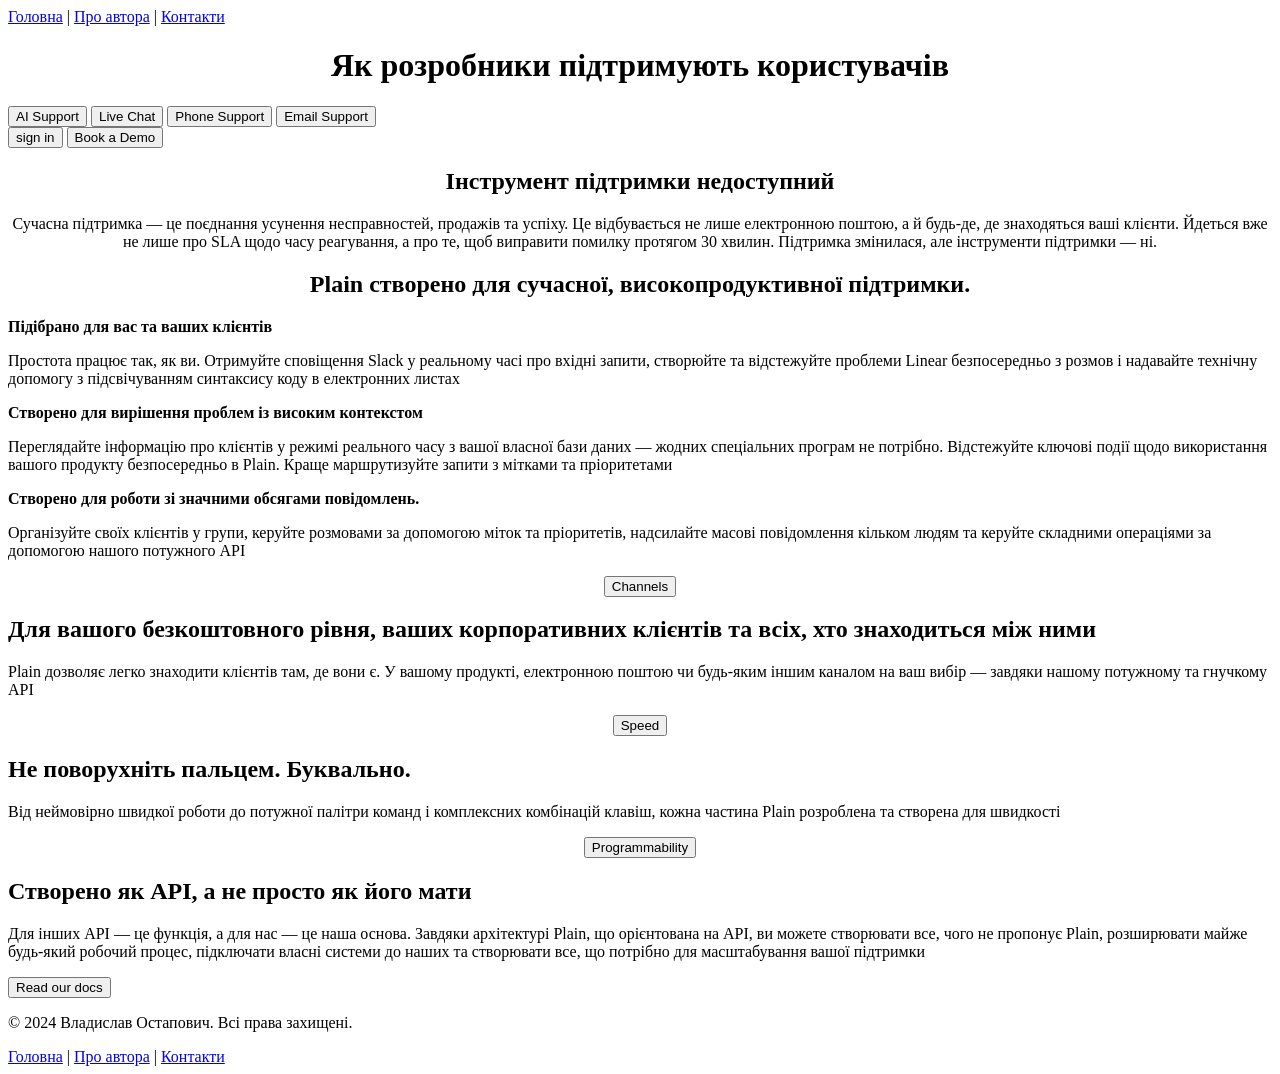
==== index.html @ 85e20bb4 "Додано .gitignore, оновлено README, додано contacts.html та навігацію" ====
<!DOCTYPE html>
<html lang="uk">
<head>
  <meta charset="UTF-8">
  <meta name="viewport" content="width=device-width, initial-scale=1.0">
  <meta name="description" content="Навчальний проєкт з курсу веб-програмування">
  <title>Plain</title>
  <style>
    .red-text {
        color: red;
    }
  </style>
</head>
<body>
  <nav class="site-nav">
    <a href="index.html">Головна</a> |
    <a href="about.html">Про автора</a> |
    <a href="contacts.html">Контакти</a>
  </nav>

  <center>
  <h1>Як розробники підтримують користувачів</h1>
  </center>
  <nav>
<button> AI Support</button> <button> Live Chat</button> <button> Phone Support</button> <button> Email Support</button>
</nav>

<nav>
<button> sign in</button> <button> Book a Demo</button>
<center>
  <h2>Інструмент підтримки недоступний</h2>
  <p>Сучасна підтримка — це поєднання усунення несправностей, продажів та успіху. 
    Це відбувається не лише електронною поштою, а й будь-де, де знаходяться ваші клієнти.
     Йдеться вже не лише про SLA щодо часу реагування, а про те, щоб виправити помилку протягом 30 хвилин.
     Підтримка змінилася, але інструменти підтримки — ні.
  </p>
  </center>
    
<center>
  <h2>
Plain створено для сучасної, високопродуктивної підтримки.
</h2>
</center>
  <p><b>Підібрано для вас та ваших клієнтів</b></p>
  <p>Простота працює так, як ви. Отримуйте сповіщення Slack у реальному часі про вхідні запити,
     створюйте та відстежуйте проблеми Linear безпосередньо з розмов
      і надавайте технічну допомогу з підсвічуванням синтаксису коду в електронних листах

  </p>
  
  <p><b>Створено для вирішення проблем із високим контекстом</b></p>
  <p>Переглядайте інформацію про клієнтів у режимі реального часу
     з вашої власної бази даних — жодних спеціальних програм не потрібно.
     Відстежуйте ключові події щодо використання вашого продукту безпосередньо в Plain. 
    Краще маршрутизуйте запити з мітками та пріоритетами
  </p>

  <p><b>Створено для роботи зі значними обсягами повідомлень.</b></p>
  <p>Організуйте своїх клієнтів у групи, 
    керуйте розмовами за допомогою міток та пріоритетів, 
    надсилайте масові повідомлення кільком людям
     та керуйте складними операціями за допомогою нашого потужного API
    </p>

<center><button>Channels </button></center>

<h2>Для вашого безкоштовного рівня, 
  ваших корпоративних клієнтів та всіх, хто знаходиться між ними
</h2>
    <p>Plain дозволяє легко знаходити клієнтів там, де вони є.
       У вашому продукті, електронною поштою чи будь-яким іншим 
      каналом на ваш вибір — завдяки нашому потужному та гнучкому API</p>

<center><button>Speed</button></center>
      <h2>Не поворухніть пальцем. Буквально.</h2>
      <p>Від неймовірно швидкої роботи до потужної палітри команд і
         комплексних комбінацій клавіш, 
        кожна частина Plain розроблена та створена для швидкості</p>

  <center><button>Programmability</button></center>

  <h2>Створено як API, а не просто як його мати</h2>
  <p>Для інших API — це функція, а для нас — це наша основа. 
    Завдяки архітектурі Plain, що орієнтована на API, ви можете створювати все, 
    чого не пропонує Plain, розширювати майже будь-який робочий процес, 
    підключати власні системи до наших та створювати все, 
    що потрібно для масштабування вашої підтримки</p>

    <button>Read our docs</button>
  

  <footer>
    <p>© 2024 Владислав Остапович. Всі права захищені.</p>
    <nav class="site-nav">
      <a href="index.html">Головна</a> |
      <a href="about.html">Про автора</a> |
      <a href="contacts.html">Контакти</a>
    </nav>
  </footer>
</body>
</html>
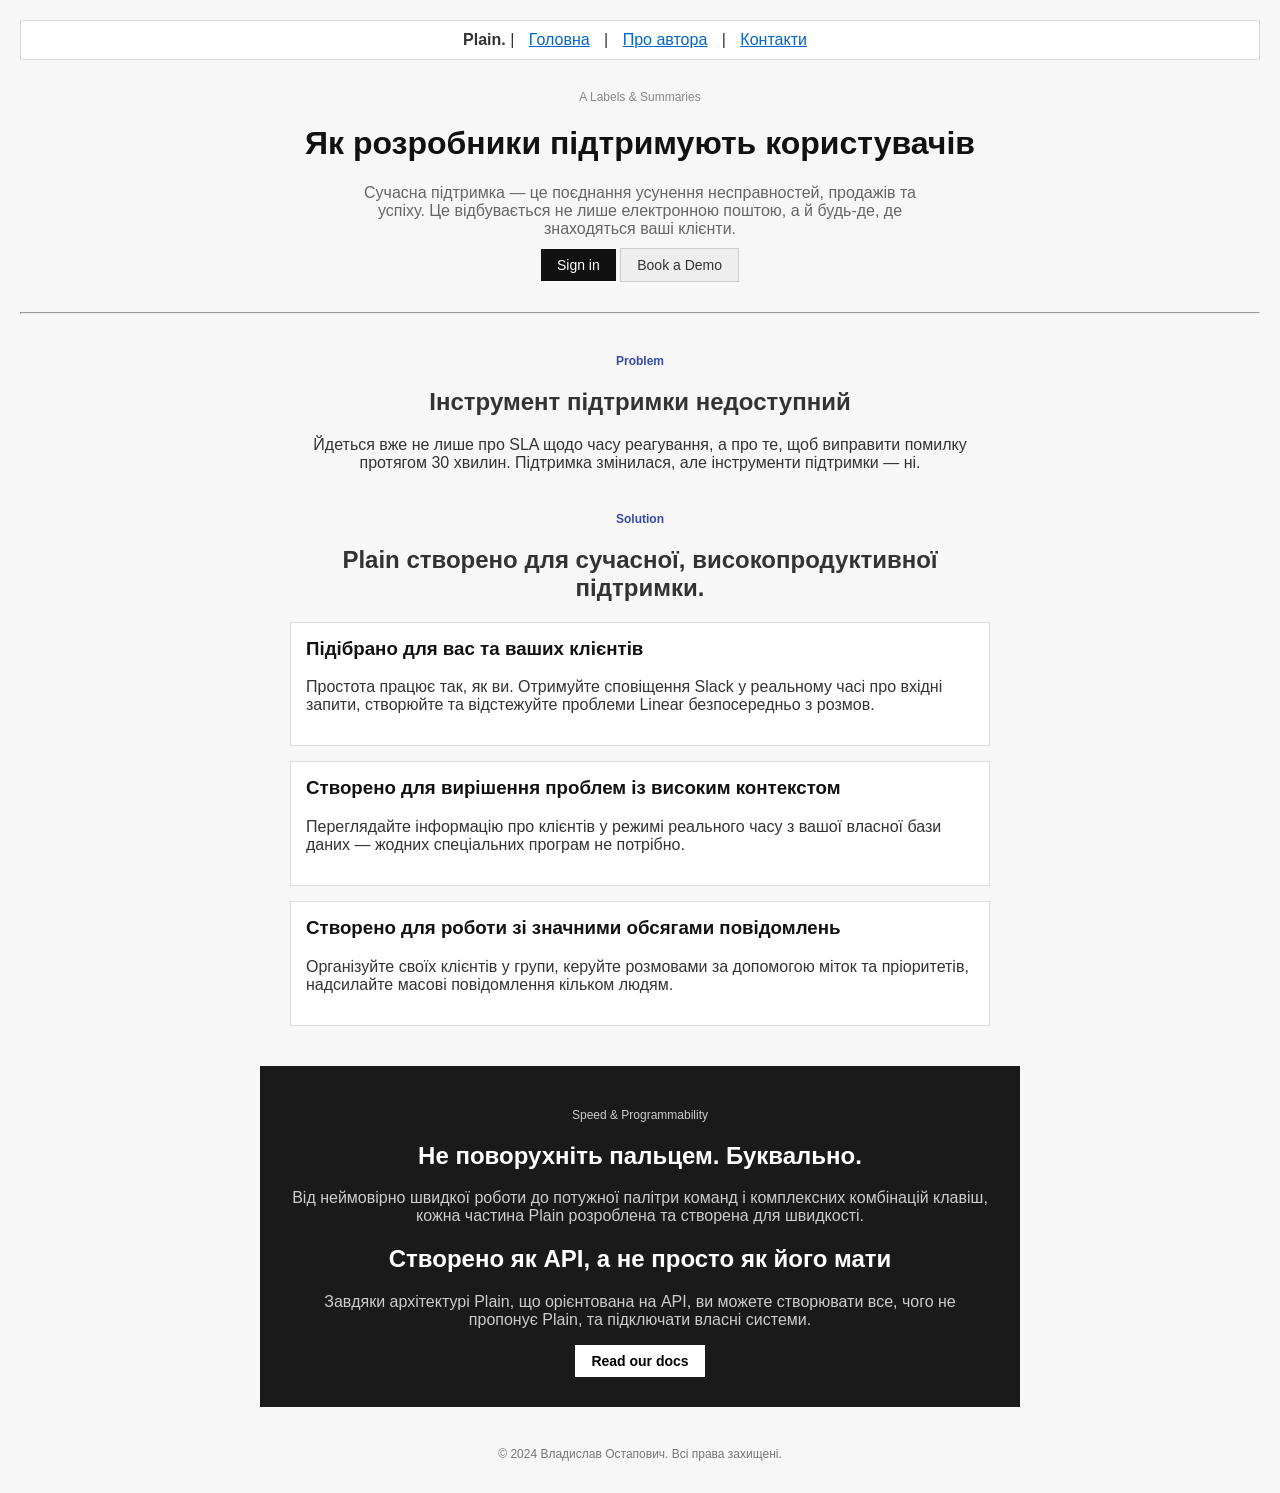
==== commit ad13cacf: "Оновив сайт" ====
--- a/index.html
+++ b/index.html
@@ -4,98 +4,96 @@
   <meta charset="UTF-8">
   <meta name="viewport" content="width=device-width, initial-scale=1.0">
   <meta name="description" content="Навчальний проєкт з курсу веб-програмування">
-  <title>Plain</title>
-  <style>
-    .red-text {
-        color: red;
-    }
-  </style>
+  <title>Plain — Сучасна підтримка користувачів</title>
+  <link rel="stylesheet" href="style.css">
 </head>
 <body>
-  <nav class="site-nav">
+
+  <!-- Навігація -->
+  <div class="nav-bar">
+    <b>Plain.</b> |
     <a href="index.html">Головна</a> |
     <a href="about.html">Про автора</a> |
     <a href="contacts.html">Контакти</a>
-  </nav>
+  </div>
 
-  <center>
-  <h1>Як розробники підтримують користувачів</h1>
-  </center>
-  <nav>
-<button> AI Support</button> <button> Live Chat</button> <button> Phone Support</button> <button> Email Support</button>
-</nav>
+  <!-- Головний блок -->
+  <div class="hero">
+    <p class="small-badge">A Labels & Summaries</p>
+    <h1>Як розробники підтримують користувачів</h1>
+    <p class="subtitle">
+      Сучасна підтримка — це поєднання усунення несправностей, продажів та успіху.
+      Це відбувається не лише електронною поштою, а й будь-де, де знаходяться ваші клієнти.
+    </p>
+    
+    <div class="buttons">
+      <button class="btn-black">Sign in</button>
+      <button class="btn-gray">Book a Demo</button>
+    </div>
+  </div>
 
-<nav>
-<button> sign in</button> <button> Book a Demo</button>
-<center>
-  <h2>Інструмент підтримки недоступний</h2>
-  <p>Сучасна підтримка — це поєднання усунення несправностей, продажів та успіху. 
-    Це відбувається не лише електронною поштою, а й будь-де, де знаходяться ваші клієнти.
-     Йдеться вже не лише про SLA щодо часу реагування, а про те, щоб виправити помилку протягом 30 хвилин.
-     Підтримка змінилася, але інструменти підтримки — ні.
-  </p>
-  </center>
+  <hr>
+
+  <!-- Блок проблеми -->
+  <div class="section">
+    <p class="tag">Problem</p>
+    <h2>Інструмент підтримки недоступний</h2>
+    <p>
+      Йдеться вже не лише про SLA щодо часу реагування, а про те, щоб виправити помилку протягом 30 хвилин.
+      Підтримка змінилася, але інструменти підтримки — ні.
+    </p>
+  </div>
+
+  <!-- Блок рішення -->
+  <div class="section">
+    <p class="tag">Solution</p>
+    <h2>Plain створено для сучасної, високопродуктивної підтримки.</h2>
     
-<center>
-  <h2>
-Plain створено для сучасної, високопродуктивної підтримки.
-</h2>
-</center>
-  <p><b>Підібрано для вас та ваших клієнтів</b></p>
-  <p>Простота працює так, як ви. Отримуйте сповіщення Slack у реальному часі про вхідні запити,
-     створюйте та відстежуйте проблеми Linear безпосередньо з розмов
-      і надавайте технічну допомогу з підсвічуванням синтаксису коду в електронних листах
+    <div class="box">
+      <h3>Підібрано для вас та ваших клієнтів</h3>
+      <p>
+        Простота працює так, як ви. Отримуйте сповіщення Slack у реальному часі про вхідні запити,
+        створюйте та відстежуйте проблеми Linear безпосередньо з розмов.
+      </p>
+    </div>
 
-  </p>
-  
-  <p><b>Створено для вирішення проблем із високим контекстом</b></p>
-  <p>Переглядайте інформацію про клієнтів у режимі реального часу
-     з вашої власної бази даних — жодних спеціальних програм не потрібно.
-     Відстежуйте ключові події щодо використання вашого продукту безпосередньо в Plain. 
-    Краще маршрутизуйте запити з мітками та пріоритетами
-  </p>
+    <div class="box">
+      <h3>Створено для вирішення проблем із високим контекстом</h3>
+      <p>
+        Переглядайте інформацію про клієнтів у режимі реального часу з вашої власної бази даних — 
+        жодних спеціальних програм не потрібно.
+      </p>
+    </div>
 
-  <p><b>Створено для роботи зі значними обсягами повідомлень.</b></p>
-  <p>Організуйте своїх клієнтів у групи, 
-    керуйте розмовами за допомогою міток та пріоритетів, 
-    надсилайте масові повідомлення кільком людям
-     та керуйте складними операціями за допомогою нашого потужного API
+    <div class="box">
+      <h3>Створено для роботи зі значними обсягами повідомлень</h3>
+      <p>
+        Організуйте своїх клієнтів у групи, керуйте розмовами за допомогою міток та пріоритетів, 
+        надсилайте масові повідомлення кільком людям.
+      </p>
+    </div>
+  </div>
+
+  <!-- Блок темний (як у макеті) -->
+  <div class="dark-box">
+    <p class="dark-tag">Speed & Programmability</p>
+    <h2>Не поворухніть пальцем. Буквально.</h2>
+    <p>
+      Від неймовірно швидкої роботи до потужної палітри команд і комплексних комбінацій клавіш, 
+      кожна частина Plain розроблена та створена для швидкості.
     </p>
+    <h2>Створено як API, а не просто як його мати</h2>
+    <p>
+      Завдяки архітектурі Plain, що орієнтована на API, ви можете створювати все, 
+      чого не пропонує Plain, та підключати власні системи.
+    </p>
+    <button class="btn-white">Read our docs</button>
+  </div>
 
-<center><button>Channels </button></center>
+  <!-- Підвал -->
+  <div class="footer">
+    <p>© 2024 Владислав Остапович. Всі права захищені.</p>
+  </div>
 
-<h2>Для вашого безкоштовного рівня, 
-  ваших корпоративних клієнтів та всіх, хто знаходиться між ними
-</h2>
-    <p>Plain дозволяє легко знаходити клієнтів там, де вони є.
-       У вашому продукті, електронною поштою чи будь-яким іншим 
-      каналом на ваш вибір — завдяки нашому потужному та гнучкому API</p>
-
-<center><button>Speed</button></center>
-      <h2>Не поворухніть пальцем. Буквально.</h2>
-      <p>Від неймовірно швидкої роботи до потужної палітри команд і
-         комплексних комбінацій клавіш, 
-        кожна частина Plain розроблена та створена для швидкості</p>
-
-  <center><button>Programmability</button></center>
-
-  <h2>Створено як API, а не просто як його мати</h2>
-  <p>Для інших API — це функція, а для нас — це наша основа. 
-    Завдяки архітектурі Plain, що орієнтована на API, ви можете створювати все, 
-    чого не пропонує Plain, розширювати майже будь-який робочий процес, 
-    підключати власні системи до наших та створювати все, 
-    що потрібно для масштабування вашої підтримки</p>
-
-    <button>Read our docs</button>
-  
-
-  <footer>
-    <p>© 2024 Владислав Остапович. Всі права захищені.</p>
-    <nav class="site-nav">
-      <a href="index.html">Головна</a> |
-      <a href="about.html">Про автора</a> |
-      <a href="contacts.html">Контакти</a>
-    </nav>
-  </footer>
 </body>
-</html>
+</html>
--- a/style.css
+++ b/style.css
@@ -0,0 +1,129 @@
+/* Базовий фон і шрифт для всієї сторінки */
+body {
+  font-family: Arial, sans-serif;
+  background-color: #f7f7f7;
+  color: #333333;
+  margin: 0;
+  padding: 20px;
+}
+
+/* Меню зверху */
+.nav-bar {
+  text-align: center;
+  background-color: #ffffff;
+  padding: 10px;
+  border: 1px solid #ddd;
+}
+
+.nav-bar a {
+  color: #0066cc;
+  margin: 0 10px;
+}
+
+/* Головна секція з заголовком */
+.hero {
+  text-align: center;
+  margin-top: 30px;
+  margin-bottom: 30px;
+}
+
+h1 {
+  font-size: 32px;
+  color: #111;
+}
+
+.subtitle {
+  color: #666;
+  max-width: 600px;
+  margin: 10px auto;
+}
+
+/* Кнопки */
+button {
+  padding: 8px 16px;
+  font-size: 14px;
+  cursor: pointer;
+}
+
+.btn-black {
+  background-color: #111;
+  color: white;
+  border: none;
+}
+
+.btn-gray {
+  background-color: #eee;
+  color: #333;
+  border: 1px solid #ccc;
+}
+
+.btn-white {
+  background-color: white;
+  color: black;
+  border: none;
+  font-weight: bold;
+}
+
+/* Теги-бейджі */
+.small-badge {
+  color: #888;
+  font-size: 12px;
+}
+
+.tag {
+  color: #3949ab;
+  font-weight: bold;
+  font-size: 12px;
+}
+
+/* Звичайні блоки сайту */
+.section {
+  text-align: center;
+  max-width: 700px;
+  margin: 40px auto;
+}
+
+/* Прості рамки для карток (без складних флексів) */
+.box {
+  background-color: #ffffff;
+  border: 1px solid #dddddd;
+  padding: 15px;
+  margin: 15px 0;
+  text-align: left;
+}
+
+.box h3 {
+  margin-top: 0;
+  color: #111;
+}
+
+/* Темний блок внизу */
+.dark-box {
+  background-color: #1a1a1a;
+  color: #ffffff;
+  padding: 30px;
+  text-align: center;
+  max-width: 700px;
+  margin: 40px auto;
+}
+
+.dark-box h2 {
+  color: #ffffff;
+}
+
+.dark-box p {
+  color: #ccc;
+}
+
+.dark-tag {
+  color: #888;
+  font-size: 12px;
+}
+
+/* Підвал */
+.footer {
+  text-align: center;
+  margin-top: 40px;
+  font-size: 12px;
+  color: #777;
+}
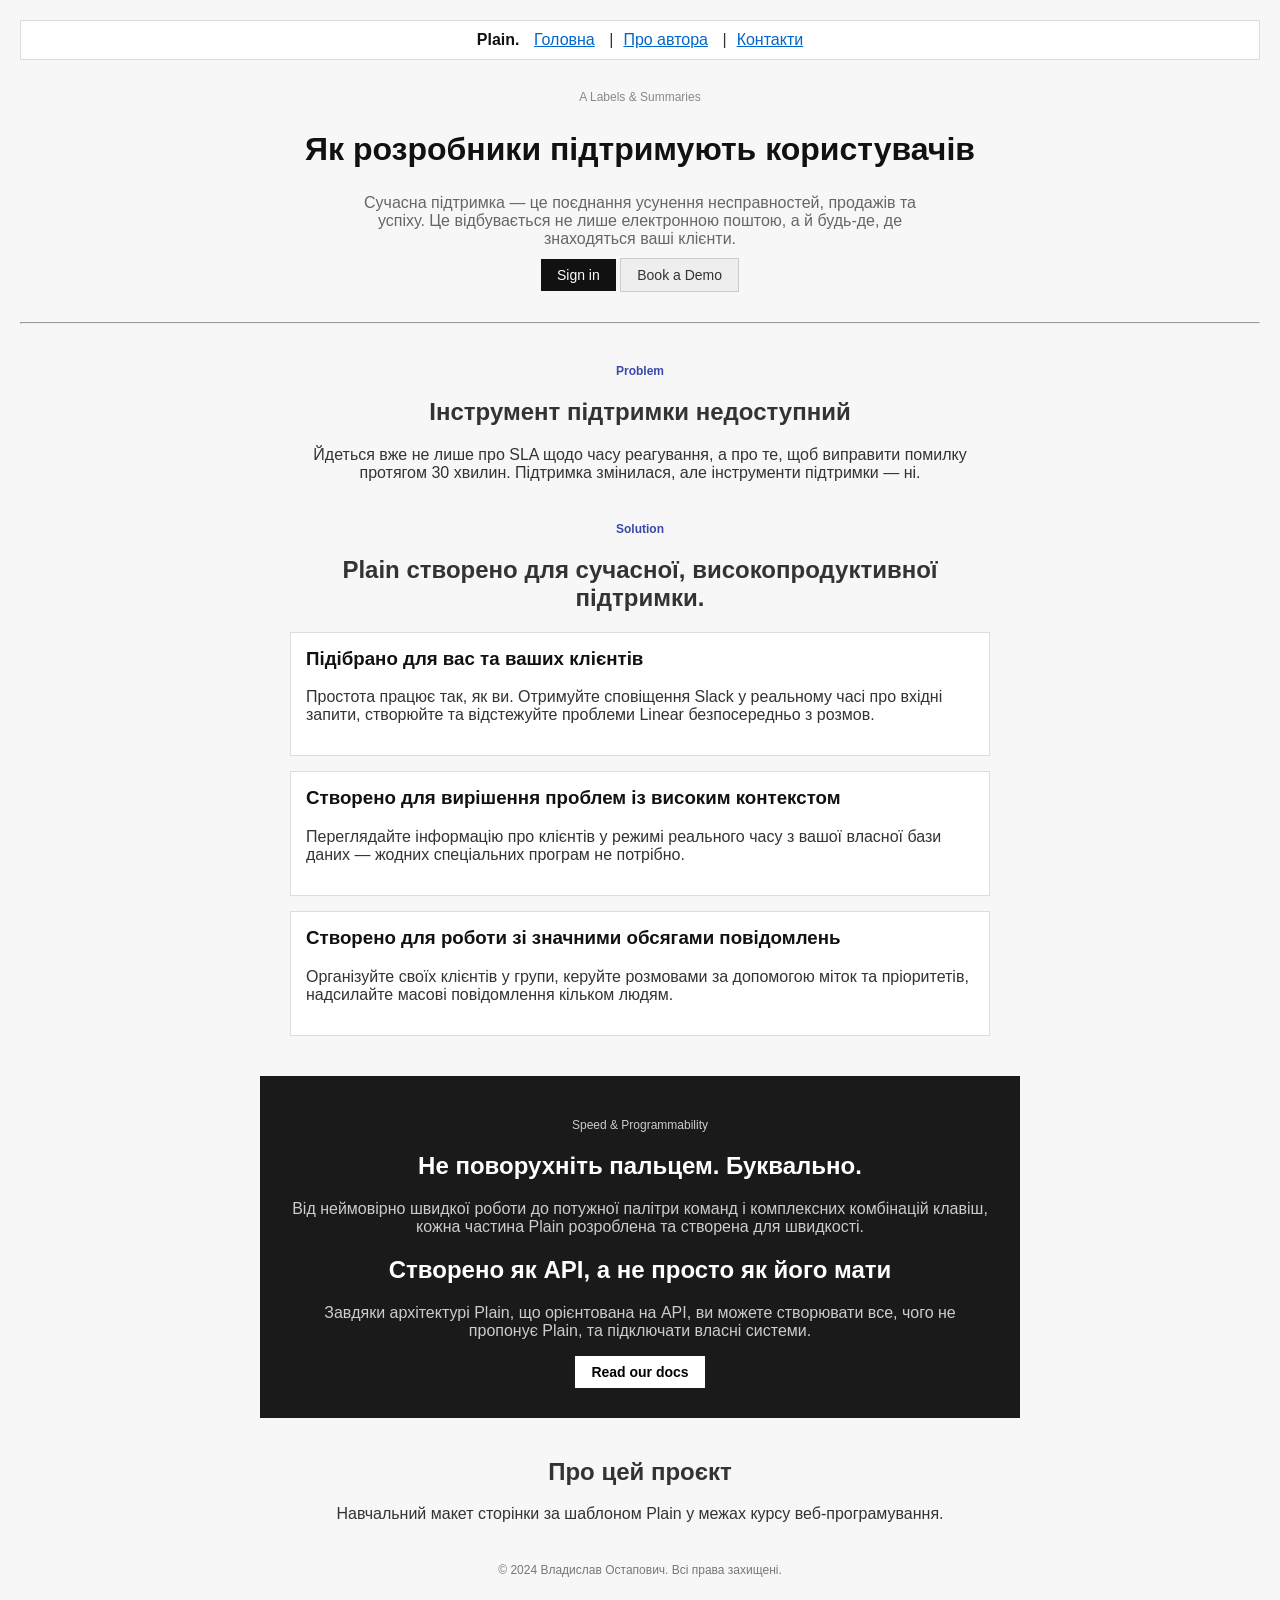
==== commit 5f618bf7: "Lab 4: semantic structure" ====
--- a/index.html
+++ b/index.html
@@ -9,91 +9,97 @@
 </head>
 <body>
 
-  <!-- Навігація -->
-  <div class="nav-bar">
-    <b>Plain.</b> |
-    <a href="index.html">Головна</a> |
-    <a href="about.html">Про автора</a> |
-    <a href="contacts.html">Контакти</a>
-  </div>
+  <header class="site-header">
+    <a href="index.html" class="logo">Plain.</a>
+    <nav>
+      <ul>
+        <li><a href="index.html">Головна</a></li>
+        <li><a href="about.html">Про автора</a></li>
+        <li><a href="contacts.html">Контакти</a></li>
+      </ul>
+    </nav>
+  </header>
 
-  <!-- Головний блок -->
-  <div class="hero">
-    <p class="small-badge">A Labels & Summaries</p>
-    <h1>Як розробники підтримують користувачів</h1>
-    <p class="subtitle">
-      Сучасна підтримка — це поєднання усунення несправностей, продажів та успіху.
-      Це відбувається не лише електронною поштою, а й будь-де, де знаходяться ваші клієнти.
-    </p>
-    
-    <div class="buttons">
-      <button class="btn-black">Sign in</button>
-      <button class="btn-gray">Book a Demo</button>
-    </div>
-  </div>
+  <main id="main">
 
-  <hr>
+    <section class="hero">
+      <p class="small-badge">A Labels & Summaries</p>
+      <h1>Як розробники підтримують користувачів</h1>
+      <p class="subtitle">
+        Сучасна підтримка — це поєднання усунення несправностей, продажів та успіху.
+        Це відбувається не лише електронною поштою, а й будь-де, де знаходяться ваші клієнти.
+      </p>
+      <div class="buttons">
+        <a class="btn btn-black" href="https://www.plain.com/">Sign in</a>
+        <a class="btn btn-gray" href="contacts.html">Book a Demo</a>
+      </div>
+    </section>
 
-  <!-- Блок проблеми -->
-  <div class="section">
-    <p class="tag">Problem</p>
-    <h2>Інструмент підтримки недоступний</h2>
-    <p>
-      Йдеться вже не лише про SLA щодо часу реагування, а про те, щоб виправити помилку протягом 30 хвилин.
-      Підтримка змінилася, але інструменти підтримки — ні.
-    </p>
-  </div>
+    <hr>
 
-  <!-- Блок рішення -->
-  <div class="section">
-    <p class="tag">Solution</p>
-    <h2>Plain створено для сучасної, високопродуктивної підтримки.</h2>
-    
-    <div class="box">
-      <h3>Підібрано для вас та ваших клієнтів</h3>
+    <section class="section">
+      <p class="tag">Problem</p>
+      <h2>Інструмент підтримки недоступний</h2>
       <p>
-        Простота працює так, як ви. Отримуйте сповіщення Slack у реальному часі про вхідні запити,
-        створюйте та відстежуйте проблеми Linear безпосередньо з розмов.
+        Йдеться вже не лише про SLA щодо часу реагування, а про те, щоб виправити помилку протягом 30 хвилин.
+        Підтримка змінилася, але інструменти підтримки — ні.
       </p>
-    </div>
+    </section>
 
-    <div class="box">
-      <h3>Створено для вирішення проблем із високим контекстом</h3>
+    <section class="section">
+      <p class="tag">Solution</p>
+      <h2>Plain створено для сучасної, високопродуктивної підтримки.</h2>
+
+      <article class="box">
+        <h3>Підібрано для вас та ваших клієнтів</h3>
+        <p>
+          Простота працює так, як ви. Отримуйте сповіщення Slack у реальному часі про вхідні запити,
+          створюйте та відстежуйте проблеми Linear безпосередньо з розмов.
+        </p>
+      </article>
+
+      <article class="box">
+        <h3>Створено для вирішення проблем із високим контекстом</h3>
+        <p>
+          Переглядайте інформацію про клієнтів у режимі реального часу з вашої власної бази даних —
+          жодних спеціальних програм не потрібно.
+        </p>
+      </article>
+
+      <article class="box">
+        <h3>Створено для роботи зі значними обсягами повідомлень</h3>
+        <p>
+          Організуйте своїх клієнтів у групи, керуйте розмовами за допомогою міток та пріоритетів,
+          надсилайте масові повідомлення кільком людям.
+        </p>
+      </article>
+    </section>
+
+    <section class="dark-box">
+      <p class="dark-tag">Speed & Programmability</p>
+      <h2>Не поворухніть пальцем. Буквально.</h2>
       <p>
-        Переглядайте інформацію про клієнтів у режимі реального часу з вашої власної бази даних — 
-        жодних спеціальних програм не потрібно.
+        Від неймовірно швидкої роботи до потужної палітри команд і комплексних комбінацій клавіш,
+        кожна частина Plain розроблена та створена для швидкості.
       </p>
-    </div>
+      <h2>Створено як API, а не просто як його мати</h2>
+      <p>
+        Завдяки архітектурі Plain, що орієнтована на API, ви можете створювати все,
+        чого не пропонує Plain, та підключати власні системи.
+      </p>
+      <a class="btn btn-white" href="https://www.plain.com/">Read our docs</a>
+    </section>
 
-    <div class="box">
-      <h3>Створено для роботи зі значними обсягами повідомлень</h3>
-      <p>
-        Організуйте своїх клієнтів у групи, керуйте розмовами за допомогою міток та пріоритетів, 
-        надсилайте масові повідомлення кільком людям.
-      </p>
-    </div>
-  </div>
+    <aside class="section">
+      <h2>Про цей проєкт</h2>
+      <p>Навчальний макет сторінки за шаблоном Plain у межах курсу веб-програмування.</p>
+    </aside>
 
-  <!-- Блок темний (як у макеті) -->
-  <div class="dark-box">
-    <p class="dark-tag">Speed & Programmability</p>
-    <h2>Не поворухніть пальцем. Буквально.</h2>
-    <p>
-      Від неймовірно швидкої роботи до потужної палітри команд і комплексних комбінацій клавіш, 
-      кожна частина Plain розроблена та створена для швидкості.
-    </p>
-    <h2>Створено як API, а не просто як його мати</h2>
-    <p>
-      Завдяки архітектурі Plain, що орієнтована на API, ви можете створювати все, 
-      чого не пропонує Plain, та підключати власні системи.
-    </p>
-    <button class="btn-white">Read our docs</button>
-  </div>
+  </main>
 
-  <!-- Підвал -->
-  <div class="footer">
+  <footer class="footer">
     <p>© 2024 Владислав Остапович. Всі права захищені.</p>
-  </div>
+  </footer>
 
 </body>
 </html>
--- a/style.css
+++ b/style.css
@@ -7,17 +7,38 @@
   padding: 20px;
 }
 
-/* Меню зверху */
-.nav-bar {
+/* Шапка сайту */
+.site-header {
   text-align: center;
   background-color: #ffffff;
   padding: 10px;
   border: 1px solid #ddd;
 }
 
-.nav-bar a {
+.site-header nav,
+.site-header ul,
+.site-header li {
+  display: inline;
+  list-style: none;
+  margin: 0;
+  padding: 0;
+}
+
+/* Роздільник «|» між пунктами меню */
+.site-header li + li::before {
+  content: "|";
+  margin: 0 10px;
+}
+
+.site-header a {
   color: #0066cc;
-  margin: 0 10px;
+}
+
+.site-header .logo {
+  color: #111;
+  font-weight: bold;
+  text-decoration: none;
+  margin-right: 10px;
 }
 
 /* Головна секція з заголовком */
@@ -38,11 +59,12 @@
   margin: 10px auto;
 }
 
-/* Кнопки */
-button {
+/* Кнопки (посилання, оформлені як кнопки) */
+.btn {
+  display: inline-block;
   padding: 8px 16px;
   font-size: 14px;
-  cursor: pointer;
+  text-decoration: none;
 }
 
 .btn-black {
@@ -120,7 +142,6 @@
   font-size: 12px;
 }
 
-/* Підвал */
 .footer {
   text-align: center;
   margin-top: 40px;
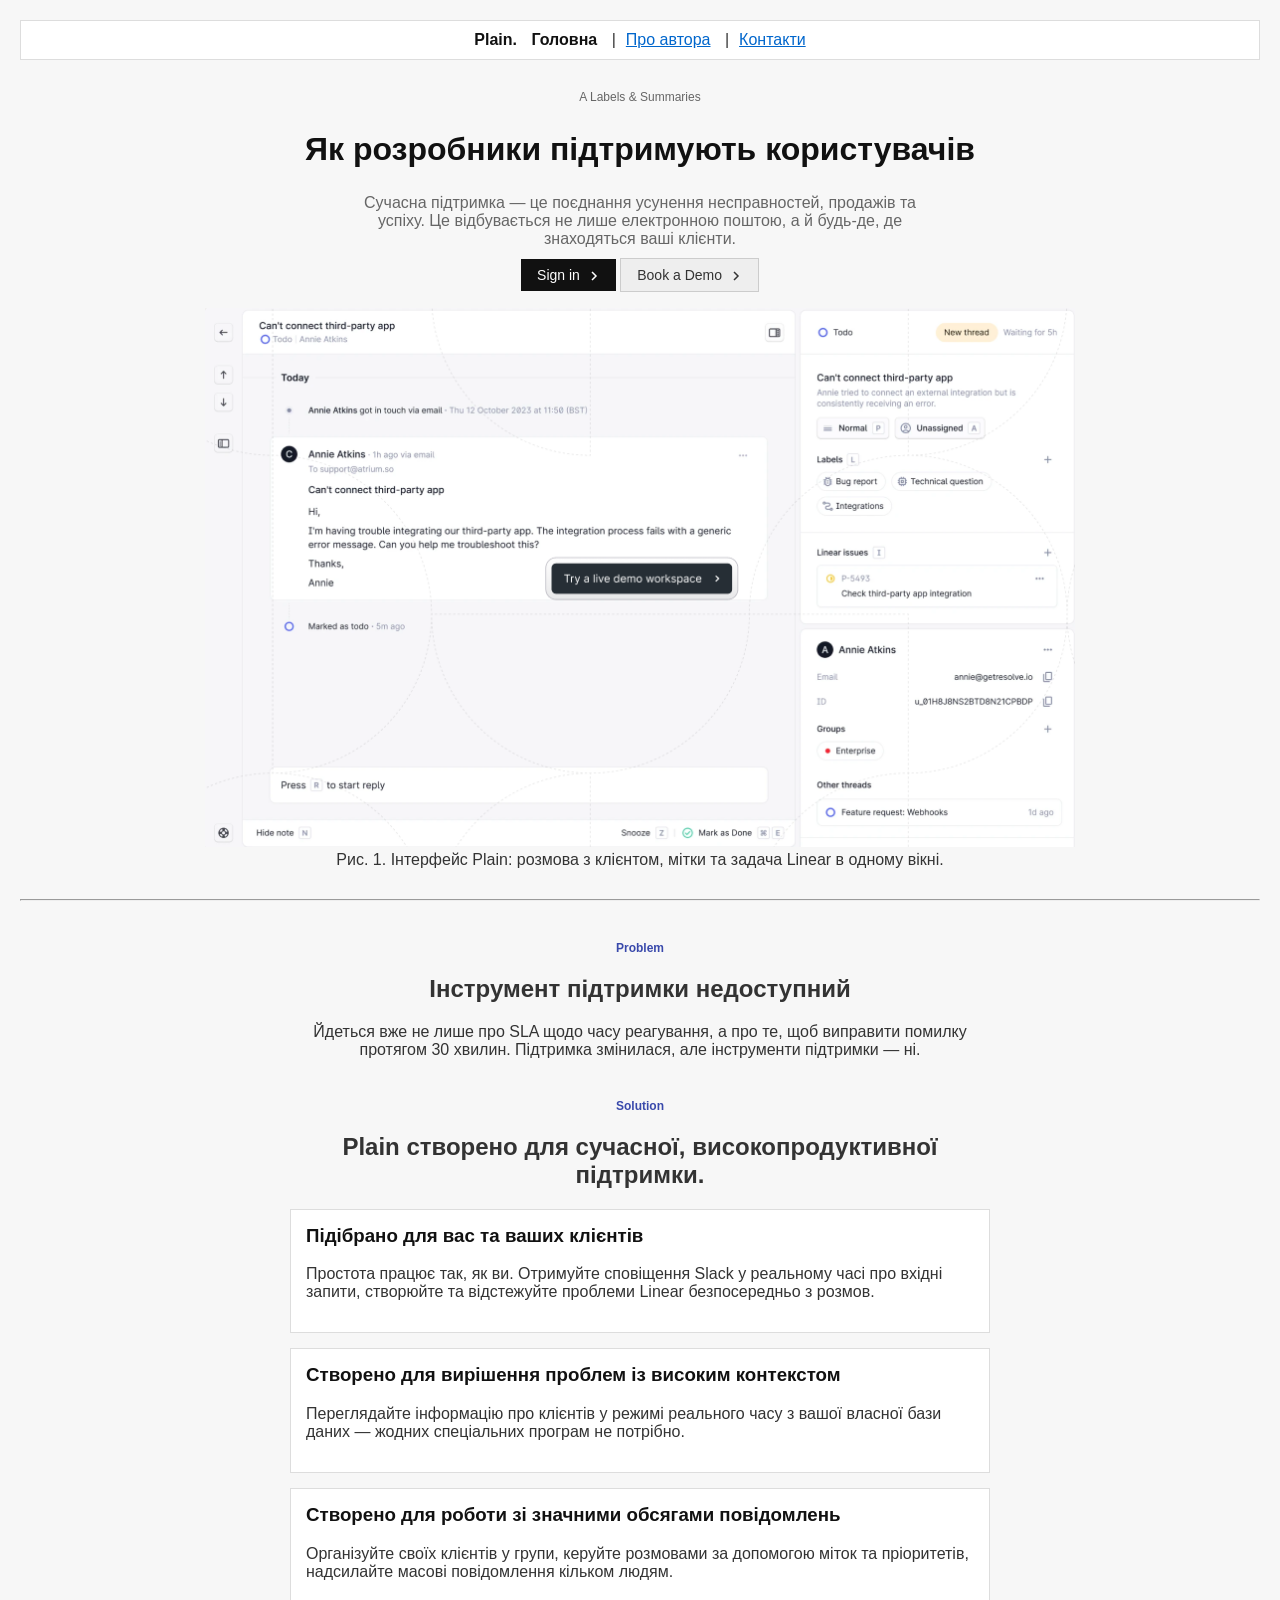
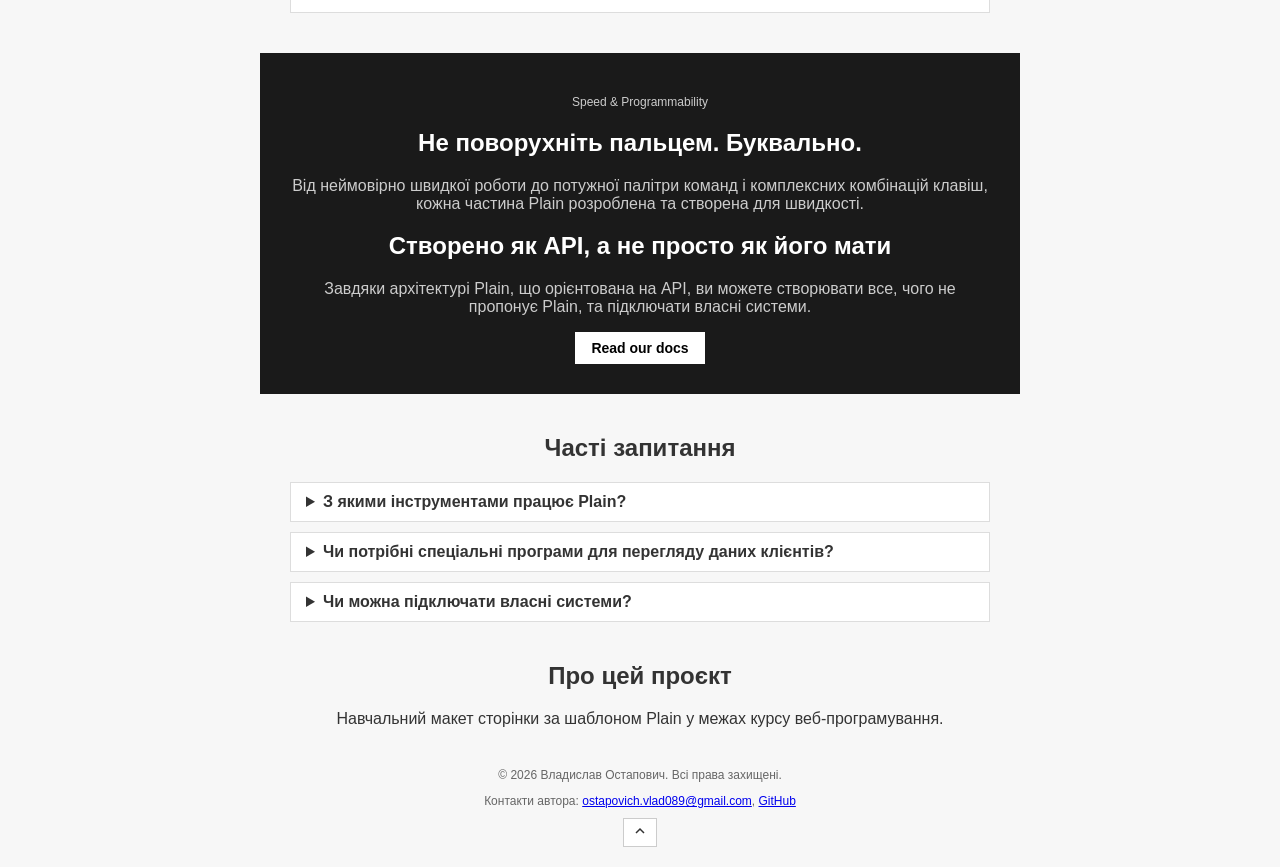
==== commit 0b7f8bf1: "Оновлення контенту сайту" ====
--- a/index.html
+++ b/index.html
@@ -6,14 +6,48 @@
   <meta name="description" content="Навчальний проєкт з курсу веб-програмування">
   <title>Plain — Сучасна підтримка користувачів</title>
   <link rel="stylesheet" href="style.css">
+    <script type="application/ld+json">
+  {
+    "@context": "https://schema.org",
+    "@type": "FAQPage",
+    "mainEntity": [
+      {
+        "@type": "Question",
+        "name": "З якими інструментами працює Plain?",
+        "acceptedAnswer": {
+          "@type": "Answer",
+          "text": "Plain надсилає сповіщення Slack у реальному часі про вхідні запити та дозволяє створювати й відстежувати проблеми Linear безпосередньо з розмов."
+        }
+      },
+      {
+        "@type": "Question",
+        "name": "Чи потрібні спеціальні програми для перегляду даних клієнтів?",
+        "acceptedAnswer": {
+          "@type": "Answer",
+          "text": "Ні. Інформація про клієнтів береться в режимі реального часу з вашої власної бази даних."
+        }
+      },
+      {
+        "@type": "Question",
+        "name": "Чи можна підключати власні системи?",
+        "acceptedAnswer": {
+          "@type": "Answer",
+          "text": "Так. Архітектура Plain орієнтована на API, тому ви можете створювати те, чого Plain не пропонує, та підключати власні системи."
+        }
+      }
+    ]
+  }
+  </script>
 </head>
 <body>
 
+   <a class="visually-hidden focusable" href="#main">Перейти до основного вмісту</a>
+
   <header class="site-header">
     <a href="index.html" class="logo">Plain.</a>
-    <nav>
+    <nav aria-label="Основна навігація">
       <ul>
-        <li><a href="index.html">Головна</a></li>
+        <li><a href="index.html" aria-current="page">Головна</a></li>
         <li><a href="about.html">Про автора</a></li>
         <li><a href="contacts.html">Контакти</a></li>
       </ul>
@@ -22,33 +56,43 @@
 
   <main id="main">
 
-    <section class="hero">
+    <section class="hero" aria-labelledby="hero-title">
       <p class="small-badge">A Labels & Summaries</p>
-      <h1>Як розробники підтримують користувачів</h1>
+      <h1 id="hero-title">Як розробники підтримують користувачів</h1>
       <p class="subtitle">
         Сучасна підтримка — це поєднання усунення несправностей, продажів та успіху.
         Це відбувається не лише електронною поштою, а й будь-де, де знаходяться ваші клієнти.
       </p>
+
       <div class="buttons">
-        <a class="btn btn-black" href="https://www.plain.com/">Sign in</a>
-        <a class="btn btn-gray" href="contacts.html">Book a Demo</a>
+        <a class="btn btn-black" href="https://www.plain.com/">Sign in
+          <svg class="icon" width="12" height="12" viewBox="0 0 12 12" aria-hidden="true" focusable="false"><path d="M4 2l4 4-4 4" fill="none" stroke="currentColor" stroke-width="1.5"/></svg>
+        </a>
+        <a class="btn btn-gray" href="contacts.html">Book a Demo
+          <svg class="icon" width="12" height="12" viewBox="0 0 12 12" aria-hidden="true" focusable="false"><path d="M4 2l4 4-4 4" fill="none" stroke="currentColor" stroke-width="1.5"/></svg>
+        </a>
       </div>
+
+        <figure>
+        <img src="images/screenshot.png" alt="Інтерфейс Plain: розмова з клієнтом, праворуч панель з мітками, задачею Linear та даними клієнта" width="870">
+        <figcaption>Рис. 1. Інтерфейс Plain: розмова з клієнтом, мітки та задача Linear в одному вікні.</figcaption>
+      </figure>
     </section>
 
     <hr>
 
-    <section class="section">
+      <section class="section" aria-labelledby="problem-title">
       <p class="tag">Problem</p>
-      <h2>Інструмент підтримки недоступний</h2>
+      <h2 id="problem-title">Інструмент підтримки недоступний</h2>
       <p>
         Йдеться вже не лише про SLA щодо часу реагування, а про те, щоб виправити помилку протягом 30 хвилин.
         Підтримка змінилася, але інструменти підтримки — ні.
       </p>
     </section>
 
-    <section class="section">
+    <section class="section" aria-labelledby="solution-title">
       <p class="tag">Solution</p>
-      <h2>Plain створено для сучасної, високопродуктивної підтримки.</h2>
+      <h2 id="solution-title">Plain створено для сучасної, високопродуктивної підтримки.</h2>
 
       <article class="box">
         <h3>Підібрано для вас та ваших клієнтів</h3>
@@ -75,9 +119,9 @@
       </article>
     </section>
 
-    <section class="dark-box">
+    <section class="dark-box" aria-labelledby="speed-title">
       <p class="dark-tag">Speed & Programmability</p>
-      <h2>Не поворухніть пальцем. Буквально.</h2>
+      <h2 id="speed-title">Не поворухніть пальцем. Буквально.</h2>
       <p>
         Від неймовірно швидкої роботи до потужної палітри команд і комплексних комбінацій клавіш,
         кожна частина Plain розроблена та створена для швидкості.
@@ -90,15 +134,42 @@
       <a class="btn btn-white" href="https://www.plain.com/">Read our docs</a>
     </section>
 
-    <aside class="section">
-      <h2>Про цей проєкт</h2>
+      <section class="section" aria-labelledby="faq-title">
+     <h2 id="faq-title">Часті запитання</h2>
+
+      <details>
+        <summary>З якими інструментами працює Plain?</summary>
+        <p>Plain надсилає сповіщення Slack у реальному часі про вхідні запити та дозволяє створювати й відстежувати проблеми Linear безпосередньо з розмов.</p>
+      </details>
+
+      <details>
+        <summary>Чи потрібні спеціальні програми для перегляду даних клієнтів?</summary>
+        <p>Ні. Інформація про клієнтів береться в режимі реального часу з вашої власної бази даних.</p>
+      </details>
+
+      <details>
+        <summary>Чи можна підключати власні системи?</summary>
+        <p>Так. Архітектура Plain орієнтована на API, тому ви можете створювати те, чого Plain не пропонує, та підключати власні системи.</p>
+      </details>
+    </section>
+
+    <aside class="section" aria-labelledby="about-project-title">
+      <h2 id="about-project-title">Про цей проєкт</h2>
       <p>Навчальний макет сторінки за шаблоном Plain у межах курсу веб-програмування.</p>
     </aside>
 
   </main>
 
-  <footer class="footer">
-    <p>© 2024 Владислав Остапович. Всі права захищені.</p>
+    <footer class="footer">
+        <p>© <time datetime="2026">2026</time> Владислав Остапович. Всі права захищені.</p>
+    <address>
+      Контакти автора:
+      <a href="mailto:ostapovich.vlad089@gmail.com">ostapovich.vlad089@gmail.com</a>,
+      <a href="https://github.com/ostapovichvlad089-cpu">GitHub</a>
+    </address>
+    <a class="to-top" href="#" aria-label="На початок сторінки">
+      <svg width="12" height="12" viewBox="0 0 12 12" aria-hidden="true" focusable="false"><path d="M2 8l4-4 4 4" fill="none" stroke="currentColor" stroke-width="1.5"/></svg>
+    </a>
   </footer>
 
 </body>
--- a/style.css
+++ b/style.css
@@ -88,7 +88,7 @@
 
 /* Теги-бейджі */
 .small-badge {
-  color: #888;
+  color: #666666;
   font-size: 12px;
 }
 
@@ -146,5 +146,80 @@
   text-align: center;
   margin-top: 40px;
   font-size: 12px;
-  color: #777;
+  color: #666666;
+}
+
+address {
+  font-style: normal;
+}
+
+details {
+  background-color: #ffffff;
+  border: 1px solid #dddddd;
+  padding: 10px 15px;
+  margin: 10px 0;
+  text-align: left;
+}
+
+summary {
+  cursor: pointer;
+  font-weight: bold;
+}
+
+/* Текст, доступний лише допоміжним технологіям */
+.visually-hidden {
+  position: absolute;
+  width: 1px;
+  height: 1px;
+  padding: 0;
+  margin: -1px;
+  overflow: hidden;
+  clip-path: inset(50%);
+  white-space: nowrap;
+  border: 0;
+}
+
+/* Посилання пропуску має ставати видимим за отримання фокуса */
+.focusable:focus,
+.focusable:focus-visible {
+  position: static;
+  width: auto;
+  height: auto;
+  margin: 0;
+  clip-path: none;
+  padding: 0.5rem 1rem;
+  background: #fff;
+}
+
+/* Позначка поточної сторінки в меню */
+.site-header a[aria-current="page"] {
+  color: #111;
+  font-weight: bold;
+  text-decoration: none;
+}
+
+.icon {
+  vertical-align: middle;
+  margin-left: 4px;
+}
+
+.to-top {
+  display: inline-block;
+  padding: 6px 10px;
+  margin-top: 10px;
+  color: #333333;
+  background-color: #ffffff;
+  border: 1px solid #cccccc;
+}
+
+/* Помітна рамка фокуса для клавіатурних користувачів */
+a:focus-visible,
+summary:focus-visible {
+  outline: 3px solid #3949ab;
+  outline-offset: 3px;
+}
+
+/* У темному блоці рамка біла, щоб була помітна на чорному фоні */
+.dark-box a:focus-visible {
+  outline-color: #ffffff;
 }
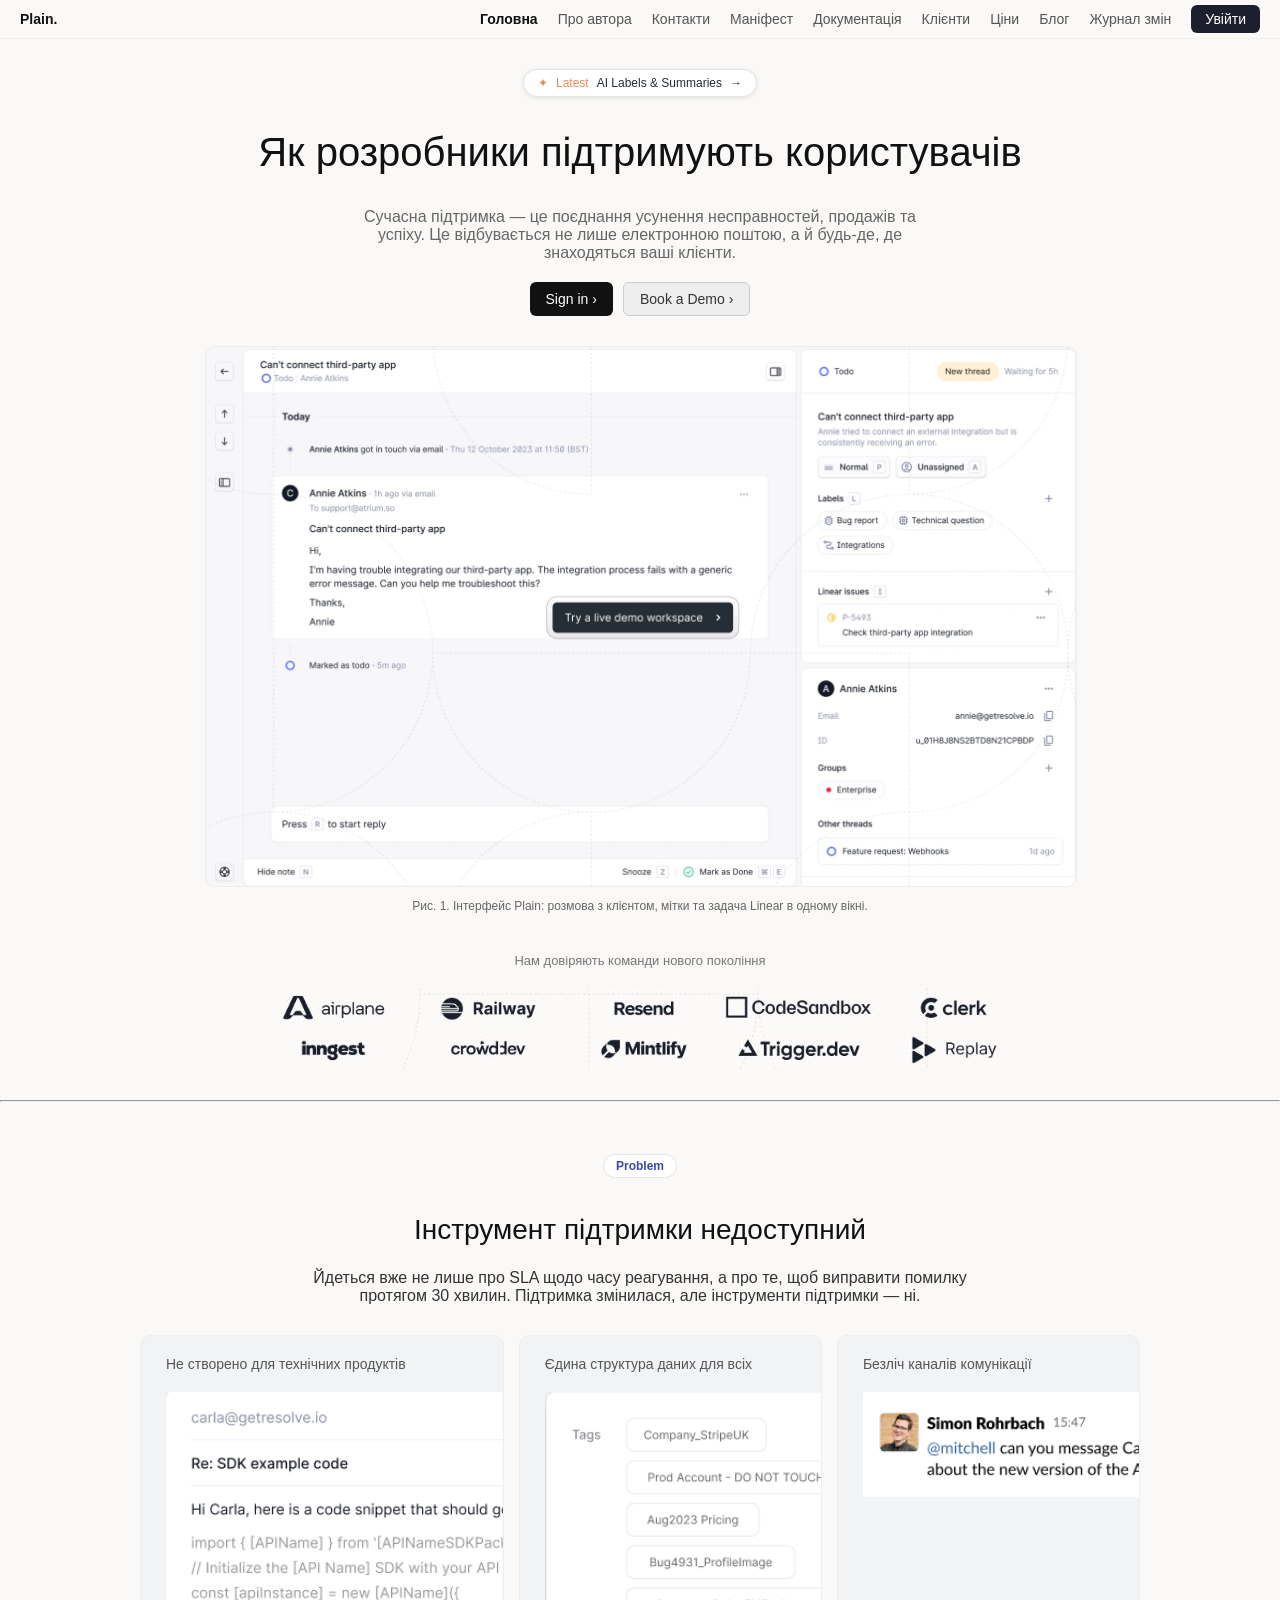
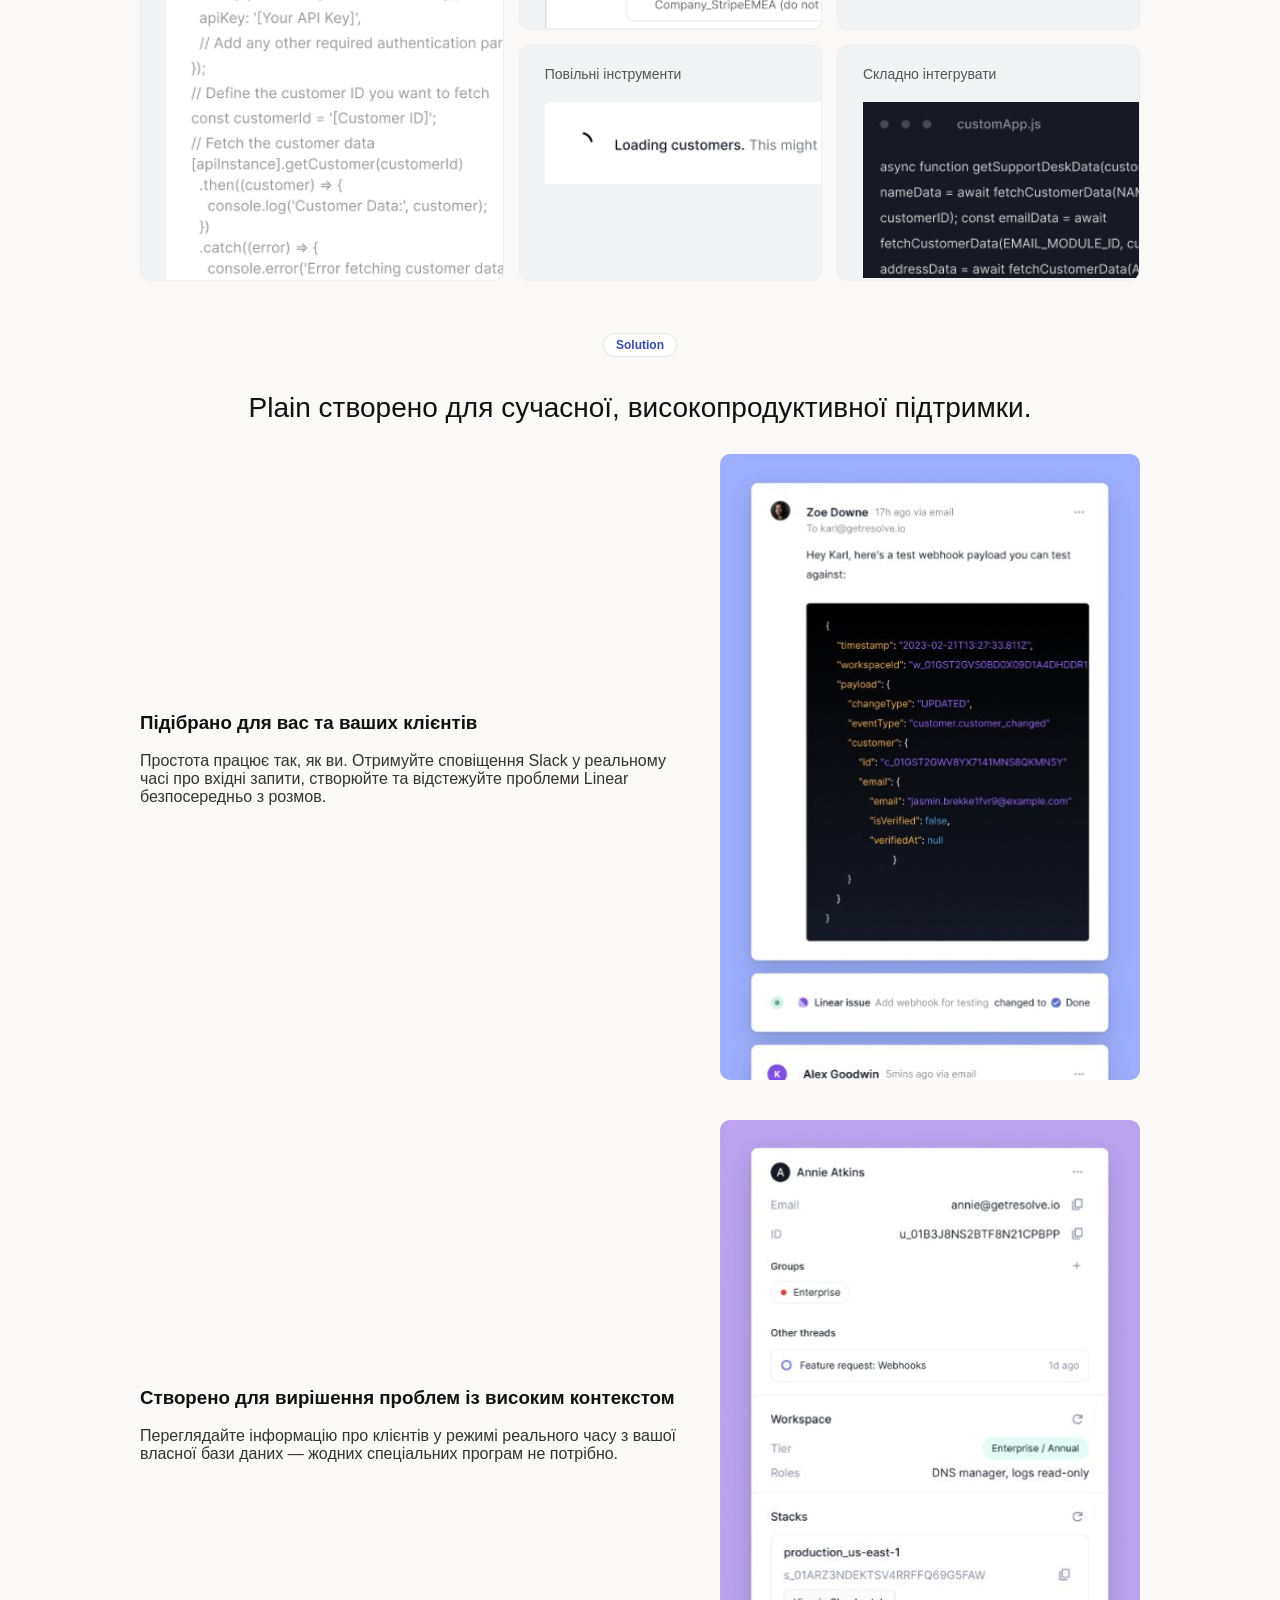
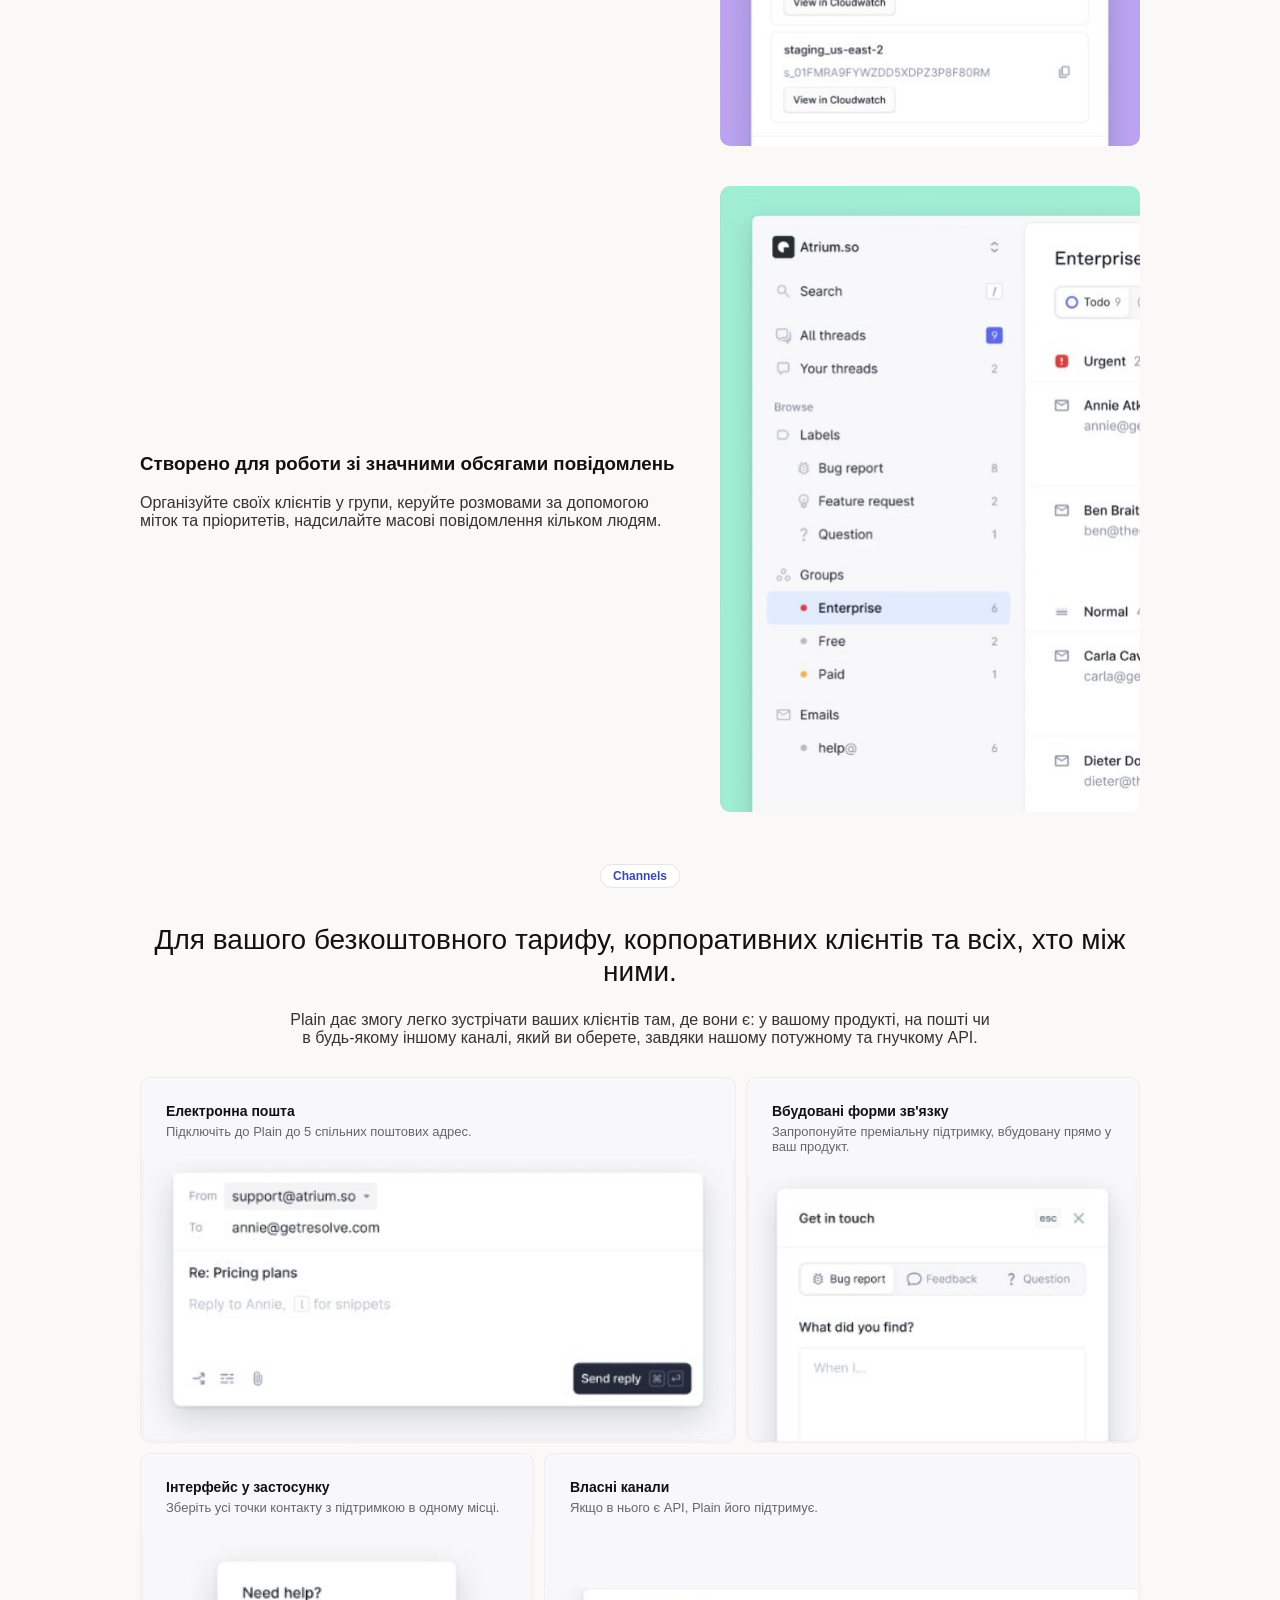
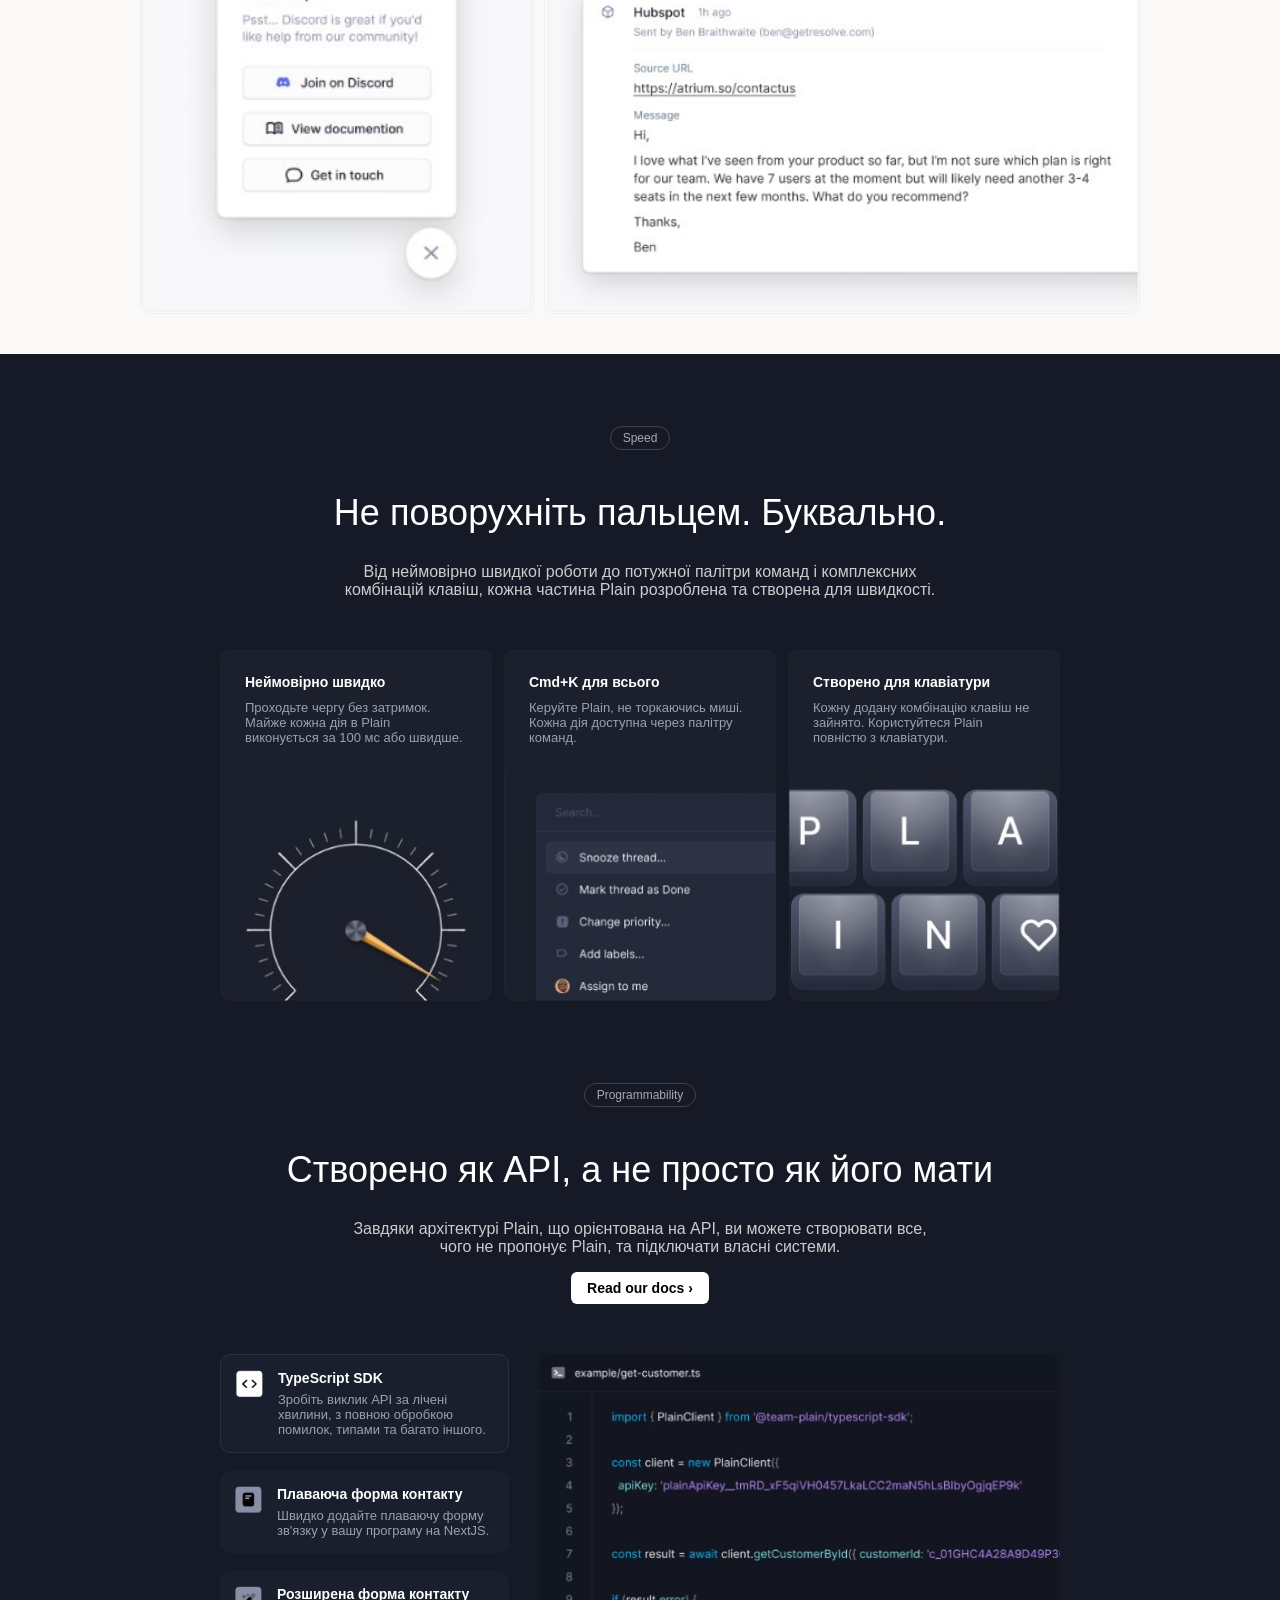
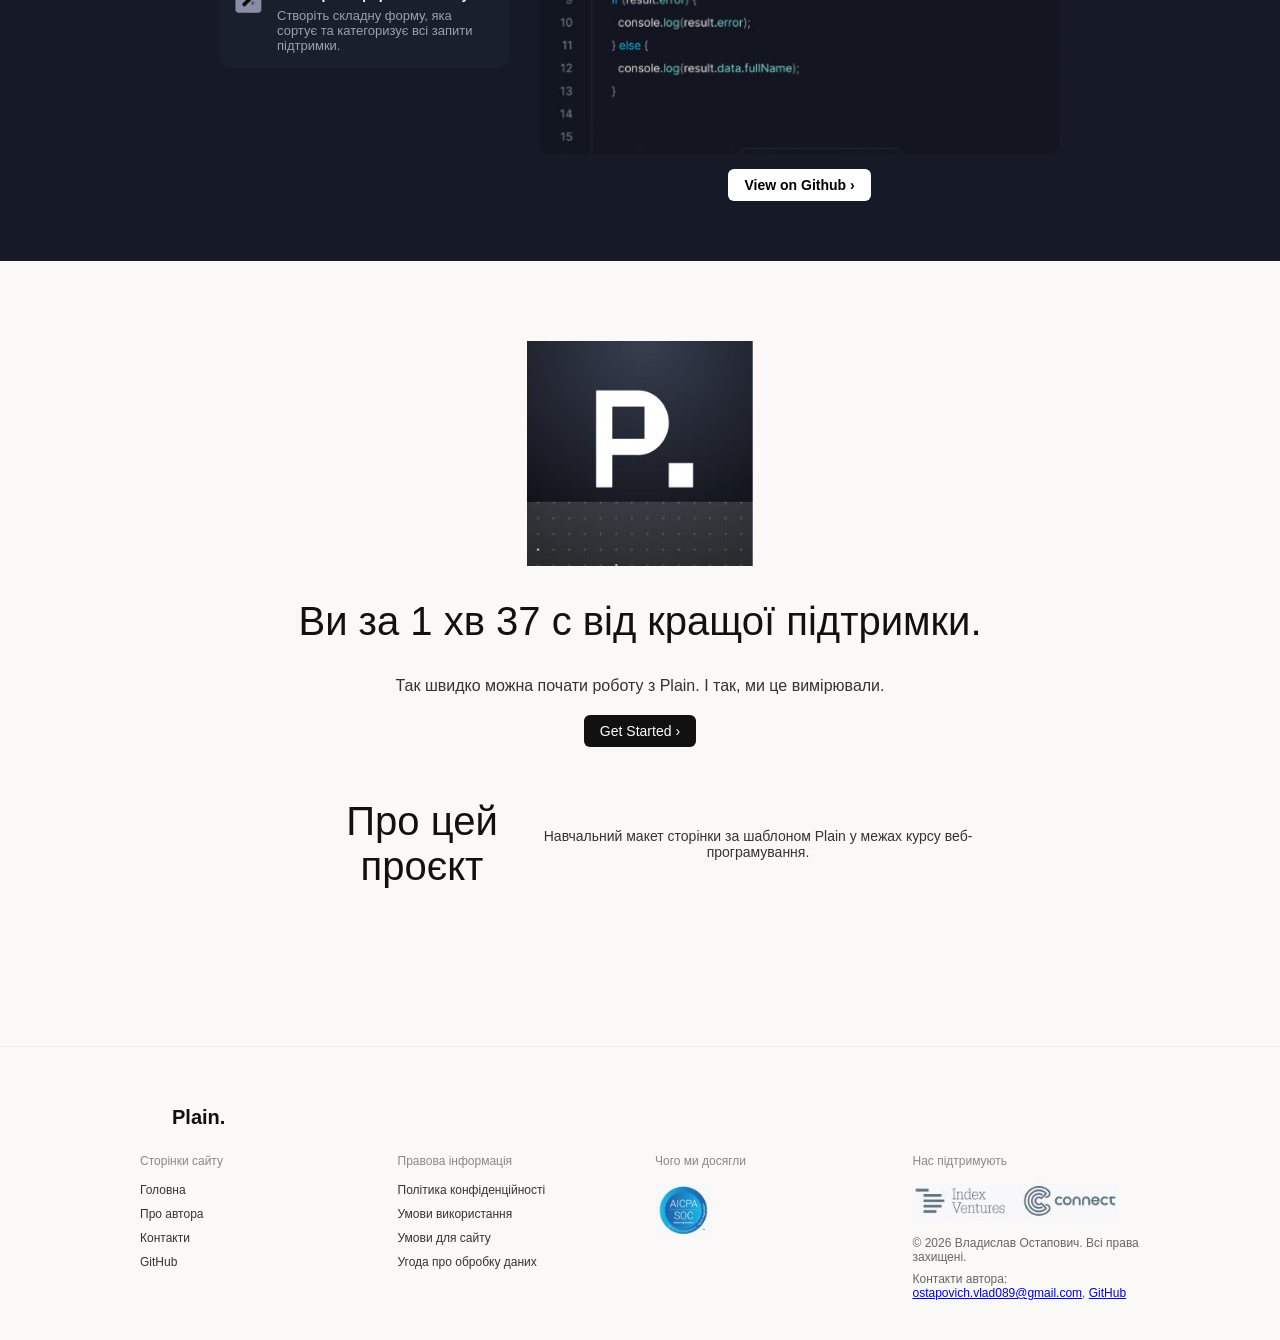
==== commit c4bda57a: "Ваш опис змін" ====
--- a/index.html
+++ b/index.html
@@ -7,36 +7,6 @@
   <title>Plain — Сучасна підтримка користувачів</title>
   <link rel="stylesheet" href="style.css">
     <script type="application/ld+json">
-  {
-    "@context": "https://schema.org",
-    "@type": "FAQPage",
-    "mainEntity": [
-      {
-        "@type": "Question",
-        "name": "З якими інструментами працює Plain?",
-        "acceptedAnswer": {
-          "@type": "Answer",
-          "text": "Plain надсилає сповіщення Slack у реальному часі про вхідні запити та дозволяє створювати й відстежувати проблеми Linear безпосередньо з розмов."
-        }
-      },
-      {
-        "@type": "Question",
-        "name": "Чи потрібні спеціальні програми для перегляду даних клієнтів?",
-        "acceptedAnswer": {
-          "@type": "Answer",
-          "text": "Ні. Інформація про клієнтів береться в режимі реального часу з вашої власної бази даних."
-        }
-      },
-      {
-        "@type": "Question",
-        "name": "Чи можна підключати власні системи?",
-        "acceptedAnswer": {
-          "@type": "Answer",
-          "text": "Так. Архітектура Plain орієнтована на API, тому ви можете створювати те, чого Plain не пропонує, та підключати власні системи."
-        }
-      }
-    ]
-  }
   </script>
 </head>
 <body>
@@ -46,10 +16,17 @@
   <header class="site-header">
     <a href="index.html" class="logo">Plain.</a>
     <nav aria-label="Основна навігація">
-      <ul>
+          <ul>
         <li><a href="index.html" aria-current="page">Головна</a></li>
         <li><a href="about.html">Про автора</a></li>
         <li><a href="contacts.html">Контакти</a></li>
+        <li><a href="https://www.plain.com/">Маніфест</a></li>
+        <li><a href="https://www.plain.com/docs/product">Документація</a></li>
+        <li><a href="https://www.plain.com/customers">Клієнти</a></li>
+        <li><a href="https://www.plain.com/pricing">Ціни</a></li>
+        <li><a href="https://www.plain.com/blog">Блог</a></li>
+        <li><a href="https://www.plain.com/changelog">Журнал змін</a></li>
+        <li><a class="btn-signin" href="https://signin.auth.plain.com/">Увійти</a></li>
       </ul>
     </nav>
   </header>
@@ -57,7 +34,7 @@
   <main id="main">
 
     <section class="hero" aria-labelledby="hero-title">
-      <p class="small-badge">A Labels & Summaries</p>
+      <a class="latest" href="https://www.plain.com/"><span class="latest-accent" aria-hidden="true">✦</span> <span class="latest-accent">Latest</span> AI Labels &amp; Summaries <span aria-hidden="true">→</span></a>
       <h1 id="hero-title">Як розробники підтримують користувачів</h1>
       <p class="subtitle">
         Сучасна підтримка — це поєднання усунення несправностей, продажів та успіху.
@@ -65,11 +42,9 @@
       </p>
 
       <div class="buttons">
-        <a class="btn btn-black" href="https://www.plain.com/">Sign in
-          <svg class="icon" width="12" height="12" viewBox="0 0 12 12" aria-hidden="true" focusable="false"><path d="M4 2l4 4-4 4" fill="none" stroke="currentColor" stroke-width="1.5"/></svg>
+      <a class="btn btn-black" href="https://signin.auth.plain.com">Sign in <span aria-hidden="true">›</span></a>
         </a>
-        <a class="btn btn-gray" href="contacts.html">Book a Demo
-          <svg class="icon" width="12" height="12" viewBox="0 0 12 12" aria-hidden="true" focusable="false"><path d="M4 2l4 4-4 4" fill="none" stroke="currentColor" stroke-width="1.5"/></svg>
+      <a class="btn btn-gray" href="https://www.plain.com/get/demo">Book a Demo <span aria-hidden="true">›</span></a>
         </a>
       </div>
 
@@ -77,81 +52,200 @@
         <img src="images/screenshot.png" alt="Інтерфейс Plain: розмова з клієнтом, праворуч панель з мітками, задачею Linear та даними клієнта" width="870">
         <figcaption>Рис. 1. Інтерфейс Plain: розмова з клієнтом, мітки та задача Linear в одному вікні.</figcaption>
       </figure>
+            <p class="logos-title">Нам довіряють команди нового покоління</p>
+      <img class="logos" src="images/logos.png" alt="Логотипи компаній: Airplane, Railway, Resend, CodeSandbox, Clerk, Inngest, Crowd.dev, Mintlify, Trigger.dev, Replay">
     </section>
 
     <hr>
 
-      <section class="section" aria-labelledby="problem-title">
+          <section class="section section-wide" aria-labelledby="problem-title">
       <p class="tag">Problem</p>
       <h2 id="problem-title">Інструмент підтримки недоступний</h2>
-      <p>
+      <p class="problem-text">
         Йдеться вже не лише про SLA щодо часу реагування, а про те, щоб виправити помилку протягом 30 хвилин.
         Підтримка змінилася, але інструменти підтримки — ні.
       </p>
-    </section>
-
-    <section class="section" aria-labelledby="solution-title">
+
+      <div class="problem-grid">
+        <article class="problem-card problem-card-tall">
+          <h3>Не створено для технічних продуктів</h3>
+          <img src="images/problem-1.png" alt="Лист клієнту з фрагментом коду в звичайній пошті">
+        </article>
+
+        <article class="problem-card">
+          <h3>Єдина структура даних для всіх</h3>
+          <img src="images/problem-2.png" alt="Список міток клієнта в одному жорсткому форматі">
+        </article>
+
+        <article class="problem-card">
+          <h3>Безліч каналів комунікації</h3>
+          <img src="images/problem-3.png" alt="Повідомлення клієнта у Slack">
+        </article>
+
+        <article class="problem-card">
+          <h3>Повільні інструменти</h3>
+          <img src="images/problem-4.png" alt="Індикатор завантаження списку клієнтів">
+        </article>
+
+        <article class="problem-card">
+          <h3>Складно інтегрувати</h3>
+          <img src="images/problem-5.png" alt="Фрагмент коду власної програми для підключення до сервісу">
+        </article>
+      </div>
+    </section>
+
+    <section class="section section-wide" aria-labelledby="solution-title">
       <p class="tag">Solution</p>
       <h2 id="solution-title">Plain створено для сучасної, високопродуктивної підтримки.</h2>
 
+      <div class="cards">
       <article class="box">
-        <h3>Підібрано для вас та ваших клієнтів</h3>
-        <p>
-          Простота працює так, як ви. Отримуйте сповіщення Slack у реальному часі про вхідні запити,
-          створюйте та відстежуйте проблеми Linear безпосередньо з розмов.
-        </p>
-      </article>
+  <div class="box-text">
+    <h3>Підібрано для вас та ваших клієнтів</h3>
+    <p>
+      Простота працює так, як ви. Отримуйте сповіщення Slack у реальному часі про вхідні запити,
+      створюйте та відстежуйте проблеми Linear безпосередньо з розмов.
+    </p>
+  </div>
+  <img class="box-image" src="images/solution-1.png" alt="Розмова з клієнтом, фрагмент коду та задача Linear">
+</article>
 
       <article class="box">
+        <div class="box-text">
         <h3>Створено для вирішення проблем із високим контекстом</h3>
         <p>
           Переглядайте інформацію про клієнтів у режимі реального часу з вашої власної бази даних —
           жодних спеціальних програм не потрібно.
         </p>
+      </div>
+      <img class="box-image" src="images/solution-2.png" alt="Картка клієнта: email, групи, тариф та інші обговорення">
       </article>
 
       <article class="box">
+        <div class="box-text">
         <h3>Створено для роботи зі значними обсягами повідомлень</h3>
         <p>
           Організуйте своїх клієнтів у групи, керуйте розмовами за допомогою міток та пріоритетів,
           надсилайте масові повідомлення кільком людям.
         </p>
+      </div>
+       <img class="box-image" src="images/solution-3.png" alt="Бічне меню Plain з мітками, групами та списком звернень">
       </article>
     </section>
 
-    <section class="dark-box" aria-labelledby="speed-title">
-      <p class="dark-tag">Speed & Programmability</p>
-      <h2 id="speed-title">Не поворухніть пальцем. Буквально.</h2>
-      <p>
-        Від неймовірно швидкої роботи до потужної палітри команд і комплексних комбінацій клавіш,
-        кожна частина Plain розроблена та створена для швидкості.
+        <section class="section section-wide" aria-labelledby="channels-title">
+      <p class="tag">Channels</p>
+      <h2 id="channels-title">Для вашого безкоштовного тарифу, корпоративних клієнтів та всіх, хто між ними.</h2>
+      <p class="problem-text">
+        Plain дає змогу легко зустрічати ваших клієнтів там, де вони є: у вашому продукті,
+        на пошті чи в будь-якому іншому каналі, який ви оберете, завдяки нашому потужному та гнучкому API.
       </p>
-      <h2>Створено як API, а не просто як його мати</h2>
-      <p>
-        Завдяки архітектурі Plain, що орієнтована на API, ви можете створювати все,
-        чого не пропонує Plain, та підключати власні системи.
-      </p>
-      <a class="btn btn-white" href="https://www.plain.com/">Read our docs</a>
-    </section>
-
-      <section class="section" aria-labelledby="faq-title">
-     <h2 id="faq-title">Часті запитання</h2>
-
-      <details>
-        <summary>З якими інструментами працює Plain?</summary>
-        <p>Plain надсилає сповіщення Slack у реальному часі про вхідні запити та дозволяє створювати й відстежувати проблеми Linear безпосередньо з розмов.</p>
-      </details>
-
-      <details>
-        <summary>Чи потрібні спеціальні програми для перегляду даних клієнтів?</summary>
-        <p>Ні. Інформація про клієнтів береться в режимі реального часу з вашої власної бази даних.</p>
-      </details>
-
-      <details>
-        <summary>Чи можна підключати власні системи?</summary>
-        <p>Так. Архітектура Plain орієнтована на API, тому ви можете створювати те, чого Plain не пропонує, та підключати власні системи.</p>
-      </details>
-    </section>
+
+      <div class="channels-grid">
+        <article class="channel-card channel-wide">
+          <h3>Електронна пошта</h3>
+          <p>Підключіть до Plain до 5 спільних поштових адрес.</p>
+          <img src="images/channel-1.png" alt="Вікно відповіді на лист у Plain з полями From і To та кнопкою Send reply">
+        </article>
+
+        <article class="channel-card channel-narrow">
+          <h3>Вбудовані форми зв'язку</h3>
+          <p>Запропонуйте преміальну підтримку, вбудовану прямо у ваш продукт.</p>
+          <img src="images/channel-2.png" alt="Форма «Get in touch» з вибором: помилка, відгук або питання">
+        </article>
+
+        <article class="channel-card channel-narrow">
+          <h3>Інтерфейс у застосунку</h3>
+          <p>Зберіть усі точки контакту з підтримкою в одному місці.</p>
+          <img src="images/channel-3.png" alt="Віконце «Need help?» з кнопками Discord, документація та зв'язок">
+        </article>
+
+        <article class="channel-card channel-wide">
+          <h3>Власні канали</h3>
+          <p>Якщо в нього є API, Plain його підтримує.</p>
+          <img src="images/channel-4.png" alt="Повідомлення з Hubspot, отримане як звернення в Plain">
+        </article>
+      </div>
+    </section>
+
+        <section class="dark-box" aria-labelledby="speed-title">
+      <div class="dark-inner">
+        <p class="dark-tag">Speed</p>
+        <h2 id="speed-title">Не поворухніть пальцем. Буквально.</h2>
+        <p>
+          Від неймовірно швидкої роботи до потужної палітри команд і комплексних комбінацій клавіш,
+          кожна частина Plain розроблена та створена для швидкості.
+        </p>
+
+        <div class="speed-grid">
+          <article class="speed-card">
+            <h3>Неймовірно швидко</h3>
+            <p>Проходьте чергу без затримок. Майже кожна дія в Plain виконується за 100 мс або швидше.</p>
+            <img src="images/speed-1.png" alt="Круговий датчик швидкості зі стрілкою">
+          </article>
+
+          <article class="speed-card">
+            <h3>Cmd+K для всього</h3>
+            <p>Керуйте Plain, не торкаючись миші. Кожна дія доступна через палітру команд.</p>
+            <img src="images/speed-2.png" alt="Палітра команд зі списком дій">
+          </article>
+
+          <article class="speed-card">
+            <h3>Створено для клавіатури</h3>
+            <p>Кожну додану комбінацію клавіш не зайнято. Користуйтеся Plain повністю з клавіатури.</p>
+            <img src="images/speed-3.png" alt="Клавіші клавіатури з літерами P L A I N">
+          </article>
+        </div>
+
+        <p class="dark-tag">Programmability</p>
+        <h2>Створено як API, а не просто як його мати</h2>
+        <p>
+          Завдяки архітектурі Plain, що орієнтована на API, ви можете створювати все,
+          чого не пропонує Plain, та підключати власні системи.
+        </p>
+        <a class="btn btn-white" href="https://www.plain.com/">Read our docs <span aria-hidden="true">›</span></a>
+                <div class="api-grid">
+          <ul class="api-list">
+            <li class="api-item api-item-first">
+              <img src="images/api-icon-1.png" alt="">
+              <div>
+                <h3>TypeScript SDK</h3>
+                <p>Зробіть виклик API за лічені хвилини, з повною обробкою помилок, типами та багато іншого.</p>
+              </div>
+            </li>
+            <li class="api-item">
+              <img src="images/api-icon-2.png" alt="">
+              <div>
+                <h3>Плаваюча форма контакту</h3>
+                <p>Швидко додайте плаваючу форму зв'язку у вашу програму на NextJS.</p>
+              </div>
+            </li>
+            <li class="api-item">
+              <img src="images/api-icon-3.png" alt="">
+              <div>
+                <h3>Розширена форма контакту</h3>
+                <p>Створіть складну форму, яка сортує та категоризує всі запити підтримки.</p>
+              </div>
+            </li>
+          </ul>
+
+          <div class="api-code">
+            <img src="images/api-code.png" alt="Приклад коду на TypeScript: створення клієнта PlainClient і запит даних клієнта">
+            <a class="btn btn-white" href=" https://github.com/ostapovichvlad089-cpu/web-course ">View on Github <span aria-hidden="true">›</span></a>
+          </div>
+        </div>
+      </div>
+    </section>
+
+        <section class="section cta" aria-labelledby="cta-title">
+      <img class="cta-logo" src="images/cta-logo.png" alt="Логотип Plain: літера P з крапкою">
+      <h2 id="cta-title">Ви за 1 хв 37 с від кращої підтримки.</h2>
+      <p>Так швидко можна почати роботу з Plain. І так, ми це вимірювали.</p>
+
+      <div class="buttons">
+        <a class="btn btn-black" href="https://www.plain.com/">Get Started <span aria-hidden="true">›</span></a>
+        <a class="btn btn-plain" href="https://www.plain.com/get/demo
+        </section>
 
     <aside class="section" aria-labelledby="about-project-title">
       <h2 id="about-project-title">Про цей проєкт</h2>
@@ -160,16 +254,48 @@
 
   </main>
 
-    <footer class="footer">
-        <p>© <time datetime="2026">2026</time> Владислав Остапович. Всі права захищені.</p>
-    <address>
-      Контакти автора:
-      <a href="mailto:ostapovich.vlad089@gmail.com">ostapovich.vlad089@gmail.com</a>,
-      <a href="https://github.com/ostapovichvlad089-cpu">GitHub</a>
-    </address>
-    <a class="to-top" href="#" aria-label="На початок сторінки">
-      <svg width="12" height="12" viewBox="0 0 12 12" aria-hidden="true" focusable="false"><path d="M2 8l4-4 4 4" fill="none" stroke="currentColor" stroke-width="1.5"/></svg>
-    </a>
+      <footer class="footer">
+    <div class="footer-inner">
+      <a class="footer-logo" href="index.html">Plain.</a>
+
+      <div class="footer-grid">
+        <nav aria-label="Сторінки сайту">
+          <h2 class="footer-title">Сторінки сайту</h2>
+          <ul>
+            <li><a href="index.html">Головна</a></li>
+            <li><a href="about.html">Про автора</a></li>
+            <li><a href="contacts.html">Контакти</a></li>
+            <li><a href="https://github.com/ostapovichvlad089-cpu">GitHub</a></li>
+          </ul>
+        </nav>
+
+        <nav aria-label="Правова інформація">
+          <h2 class="footer-title">Правова інформація</h2>
+          <ul>
+            <li><a href="https://www.plain.com/legal/privacy-policy">Політика конфіденційності</a></li>
+            <li><a href="https://www.plain.com/legal/terms-and-conditions">Умови використання</a></li>
+            <li><a href="https://www.plain.com/legal/terms-and-conditions">Умови для сайту</a></li>
+            <li><a href="https://www.plain.com/legal/terms-and-conditions">Угода про обробку даних</a></li>
+          </ul>
+        </nav>
+
+        <div>
+          <h2 class="footer-title">Чого ми досягли</h2>
+          <img src="images/footer-badge.png" alt="Значок відповідності стандарту AICPA SOC">
+        </div>
+
+        <div>
+          <h2 class="footer-title">Нас підтримують</h2>
+          <img src="images/footer-backers.png" alt="Логотипи Index Ventures і connect">
+          <p>© <time datetime="2026">2026</time> Владислав Остапович. Всі права захищені.</p>
+          <address>
+            Контакти автора:
+            <a href="mailto:ostapovich.vlad089@gmail.com">ostapovich.vlad089@gmail.com</a>,
+            <a href="https://github.com/ostapovichvlad089-cpu">GitHub</a>
+          </address>
+        </div>
+      </div>
+    </div>
   </footer>
 
 </body>
--- a/style.css
+++ b/style.css
@@ -1,44 +1,59 @@
 /* Базовий фон і шрифт для всієї сторінки */
 body {
   font-family: Arial, sans-serif;
-  background-color: #f7f7f7;
+  background-color: #faf9f7;
   color: #333333;
   margin: 0;
-  padding: 20px;
-}
-
-/* Шапка сайту */
+  padding: 0;
+  box-sizing: border-box;
+  min-height: 100vh;
+  display: flex;
+  flex-direction: column;
+}
+
+main {
+  flex: 1;
+}
+
+/* Шапка сайту (flexbox: логотип ліворуч, меню праворуч) */
 .site-header {
-  text-align: center;
-  background-color: #ffffff;
-  padding: 10px;
-  border: 1px solid #ddd;
-}
-
-.site-header nav,
-.site-header ul,
-.site-header li {
-  display: inline;
+  display: flex;
+  justify-content: space-between;
+  align-items: center;
+  flex-wrap: wrap;
+  gap: 10px;
+  background-color: transparent;
+  padding: 10px 20px;
+  border: none;
+  border-bottom: 1px solid #eeeeee;
+}
+
+.site-header ul {
+  display: flex;
+  align-items: center;
+  gap: 20px;
   list-style: none;
   margin: 0;
   padding: 0;
 }
 
-/* Роздільник «|» між пунктами меню */
-.site-header li + li::before {
-  content: "|";
-  margin: 0 10px;
-}
-
 .site-header a {
-  color: #0066cc;
+  color: #555555;
+  text-decoration: none;
+  font-size: 14px;
 }
 
 .site-header .logo {
   color: #111;
   font-weight: bold;
   text-decoration: none;
-  margin-right: 10px;
+}
+
+.site-header .btn-signin {
+  background-color: #1c1f2e;
+  color: #ffffff;
+  padding: 6px 14px;
+  border-radius: 6px;
 }
 
 /* Головна секція з заголовком */
@@ -46,10 +61,18 @@
   text-align: center;
   margin-top: 30px;
   margin-bottom: 30px;
+  padding: 0 20px;
 }
 
 h1 {
-  font-size: 32px;
+  font-size: 40px;
+  font-weight: 400;
+  color: #111;
+}
+
+h2 {
+  font-weight: 400;
+  font-size: 28px;
   color: #111;
 }
 
@@ -59,12 +82,24 @@
   margin: 10px auto;
 }
 
+/* Рядок кнопок (flexbox) */
+.buttons {
+  display: flex;
+  justify-content: center;
+  flex-wrap: wrap;
+  gap: 10px;
+  margin: 20px 0;
+}
+
 /* Кнопки (посилання, оформлені як кнопки) */
 .btn {
-  display: inline-block;
+  display: inline-flex;
+  align-items: center;
+  gap: 4px;
   padding: 8px 16px;
   font-size: 14px;
   text-decoration: none;
+  border-radius: 6px;
 }
 
 .btn-black {
@@ -88,14 +123,24 @@
 
 /* Теги-бейджі */
 .small-badge {
+  display: inline-block;
   color: #666666;
   font-size: 12px;
+  background-color: #ffffff;
+  border: 1px solid #e5e5e5;
+  border-radius: 20px;
+  padding: 4px 12px;
 }
 
 .tag {
+  display: inline-block;
   color: #3949ab;
   font-weight: bold;
   font-size: 12px;
+  background-color: #ffffff;
+  border: 1px solid #e5e5e5;
+  border-radius: 20px;
+  padding: 4px 12px;
 }
 
 /* Звичайні блоки сайту */
@@ -103,14 +148,27 @@
   text-align: center;
   max-width: 700px;
   margin: 40px auto;
-}
-
-/* Прості рамки для карток (без складних флексів) */
+  padding: 0 20px;
+}
+
+/* Ширша секція для сітки карток */
+.section-wide {
+  max-width: 1000px;
+}
+
+/* Сітка карток (grid): 3 колонки, на вужчих екранах автоматично менше */
+.cards {
+  display: flex;
+  flex-direction: column;
+  gap: 40px;
+  margin-top: 30px;
+}
+
 .box {
-  background-color: #ffffff;
-  border: 1px solid #dddddd;
-  padding: 15px;
-  margin: 15px 0;
+  display: flex;
+  flex-wrap: wrap;
+  align-items: center;
+  gap: 30px;
   text-align: left;
 }
 
@@ -121,12 +179,20 @@
 
 /* Темний блок внизу */
 .dark-box {
-  background-color: #1a1a1a;
+  background-color: #161a26;
   color: #ffffff;
-  padding: 30px;
+  padding: 60px 20px;
   text-align: center;
-  max-width: 700px;
-  margin: 40px auto;
+  margin: 40px 0;
+}
+
+.dark-box .dark-tag {
+  display: inline-block;
+  color: #aaaaaa;
+  font-size: 12px;
+  border: 1px solid #444444;
+  border-radius: 20px;
+  padding: 4px 12px;
 }
 
 .dark-box h2 {
@@ -135,6 +201,59 @@
 
 .dark-box p {
   color: #ccc;
+  max-width: 600px;
+  margin-left: auto;
+  margin-right: auto;
+}
+
+.dark-box h2 {
+  font-size: 36px;
+}
+
+.dark-inner {
+  max-width: 840px;
+  margin: 0 auto;
+}
+
+/* Блок "Speed": три картки (grid) */
+.speed-grid {
+  display: grid;
+  grid-template-columns: repeat(3, 1fr);
+  gap: 12px;
+  margin: 50px 0 70px;
+}
+
+.speed-card {
+  display: flex;
+  flex-direction: column;
+  background-color: #1c202c;
+  border-radius: 10px;
+  overflow: hidden;
+  text-align: left;
+}
+
+.speed-card h3 {
+  margin: 0;
+  padding: 25px 25px 0;
+  font-size: 14px;
+  color: #ffffff;
+}
+
+.dark-box .speed-card p {
+  margin: 0;
+  max-width: none;
+  padding: 10px 25px 25px;
+  font-size: 13px;
+  color: #9aa0b0;
+}
+
+.speed-card img {
+  display: block;
+  width: 100%;
+  height: auto;
+  margin-top: auto;
+  border: none;
+  border-radius: 0;
 }
 
 .dark-tag {
@@ -143,10 +262,67 @@
 }
 
 .footer {
-  text-align: center;
-  margin-top: 40px;
+  margin-top: 60px;
+  padding: 40px 20px;
+  border-top: 1px solid #eeeeee;
   font-size: 12px;
   color: #666666;
+}
+
+.footer-inner {
+  max-width: 1000px;
+  margin: 0 auto;
+}
+
+.footer-logo {
+  display: inline-block;
+  margin-bottom: 25px;
+  font-size: 20px;
+  font-weight: bold;
+  color: #111111;
+  text-decoration: none;
+}
+
+/* Футер: чотири колонки (grid) */
+.footer-grid {
+  display: grid;
+  grid-template-columns: repeat(4, 1fr);
+  gap: 30px;
+  text-align: left;
+}
+
+.footer-title {
+  margin: 0 0 15px;
+  font-size: 12px;
+  font-weight: 400;
+  color: #888888;
+}
+
+.footer ul {
+  list-style: none;
+  margin: 0;
+  padding: 0;
+}
+
+.footer li {
+  margin-bottom: 10px;
+}
+
+.footer li a {
+  color: #333333;
+  text-decoration: none;
+}
+
+.footer-grid img {
+  display: block;
+  max-width: 100%;
+  height: auto;
+  border: none;
+  border-radius: 0;
+}
+
+.footer-grid p {
+  margin: 15px 0 8px;
 }
 
 address {
@@ -198,20 +374,6 @@
   text-decoration: none;
 }
 
-.icon {
-  vertical-align: middle;
-  margin-left: 4px;
-}
-
-.to-top {
-  display: inline-block;
-  padding: 6px 10px;
-  margin-top: 10px;
-  color: #333333;
-  background-color: #ffffff;
-  border: 1px solid #cccccc;
-}
-
 /* Помітна рамка фокуса для клавіатурних користувачів */
 a:focus-visible,
 summary:focus-visible {
@@ -222,4 +384,255 @@
 /* У темному блоці рамка біла, щоб була помітна на чорному фоні */
 .dark-box a:focus-visible {
   outline-color: #ffffff;
-}+}
+
+figure {
+  max-width: 870px;
+  margin: 30px auto;
+}
+
+img {
+  max-width: 100%;
+  height: auto;
+  border: 1px solid #eeeeee;
+  border-radius: 10px;
+}
+
+figcaption {
+  font-size: 12px;
+  color: #666666;
+  margin-top: 8px;
+}
+
+.box-image {
+  flex: 0 1 420px;
+  max-width: 100%;
+  height: auto;
+  border: none;
+  border-radius: 10px;
+}
+
+.box-text {
+  flex: 1 1 280px;
+}
+
+/* Блок "Problem": сітка карток (grid) */
+.problem-text {
+  max-width: 700px;
+  margin: 10px auto;
+}
+
+.problem-grid {
+  display: grid;
+  grid-template-columns: 1.2fr 1fr 1fr;
+  gap: 15px;
+  margin-top: 30px;
+}
+
+.problem-card {
+  background-color: #f2f3f5;
+  border: 1px solid #eeeeee;
+  border-radius: 10px;
+  overflow: hidden;
+  text-align: left;
+}
+
+.problem-card h3 {
+  margin: 0;
+  padding: 20px 25px;
+  font-size: 14px;
+  font-weight: 400;
+  color: #555555;
+}
+
+.problem-card img {
+  display: block;
+  width: 100%;
+  height: auto;
+  margin-left: 25px;
+  border: none;
+  border-radius: 0;
+}
+
+/* Висока картка займає два рядки */
+.problem-card-tall {
+  grid-row: span 2;
+}
+
+/* Блок "API": список функцій і код (grid) */
+.api-grid {
+  display: grid;
+  grid-template-columns: 1fr 1.8fr;
+  gap: 30px;
+  margin-top: 50px;
+  text-align: left;
+}
+
+.api-list {
+  display: flex;
+  flex-direction: column;
+  gap: 18px;
+  list-style: none;
+  margin: 0;
+  padding: 0;
+}
+
+.api-item {
+  display: flex;
+  gap: 15px;
+  background-color: #191f2d;
+  border-radius: 10px;
+  padding: 15px;
+}
+
+.api-item-first {
+  border: 1px solid #2a3144;
+}
+
+.api-item img {
+  flex-shrink: 0;
+  width: 27px;
+  height: 27px;
+  border: none;
+  border-radius: 0;
+}
+
+.api-item h3 {
+  margin: 0 0 6px;
+  font-size: 14px;
+  color: #ffffff;
+}
+
+.dark-box .api-item p {
+  margin: 0;
+  max-width: none;
+  font-size: 13px;
+  color: #9aa0b0;
+}
+
+.api-code {
+  text-align: center;
+}
+
+.api-code img {
+  display: block;
+  width: 100%;
+  height: auto;
+  border: none;
+  border-radius: 10px;
+}
+
+.api-code .btn {
+  margin-top: 15px;
+}
+
+/* Блок "Channels": картки різної ширини (grid) */
+.channels-grid {
+  display: grid;
+  grid-template-columns: repeat(5, 1fr);
+  gap: 10px;
+  margin-top: 30px;
+}
+
+.channel-card {
+  display: flex;
+  flex-direction: column;
+  background-color: #f8f8fa;
+  border: 1px solid #eeeeee;
+  border-radius: 10px;
+  overflow: hidden;
+  text-align: left;
+}
+
+.channel-wide {
+  grid-column: span 3;
+}
+
+.channel-narrow {
+  grid-column: span 2;
+}
+
+.channel-card h3 {
+  margin: 0;
+  padding: 25px 25px 0;
+  font-size: 14px;
+  color: #111;
+}
+
+.channel-card p {
+  margin: 0;
+  padding: 5px 25px 20px;
+  font-size: 13px;
+  color: #666666;
+}
+
+.channel-card img {
+  display: block;
+  width: 100%;
+  height: auto;
+  margin-top: auto;
+  border: none;
+  border-radius: 0;
+}
+
+/* Ряд логотипів компаній під скріншотом */
+.logos-title {
+  margin-top: 40px;
+  font-size: 13px;
+  color: #777777;
+}
+
+.logos {
+  display: block;
+  max-width: 100%;
+  height: auto;
+  margin: 20px auto 0;
+  border: none;
+  border-radius: 0;
+}
+
+/* Фінальний блок із закликом до дії */
+.cta {
+  margin-top: 80px;
+}
+
+.cta h2 {
+  font-size: 40px;
+}
+
+.cta-logo {
+  display: block;
+  width: 226px;
+  height: auto;
+  margin: 0 auto 30px;
+  border: none;
+  border-radius: 0;
+}
+
+.btn-plain {
+  background-color: transparent;
+  color: #333333;
+  border: none;
+}
+
+/* Плашка "Latest" над заголовком */
+.latest {
+  display: inline-flex;
+  align-items: center;
+  gap: 8px;
+  padding: 6px 14px;
+  font-size: 12px;
+  color: #262e35;
+  text-decoration: none;
+  background-color: #ffffff;
+  border: 1px solid #e5e5e5;
+  border-radius: 20px;
+  box-shadow: 0 1px 4px #e0e0e0;
+}
+
+.latest-accent {
+  color: #e88c5b;
+}
+
+
+  
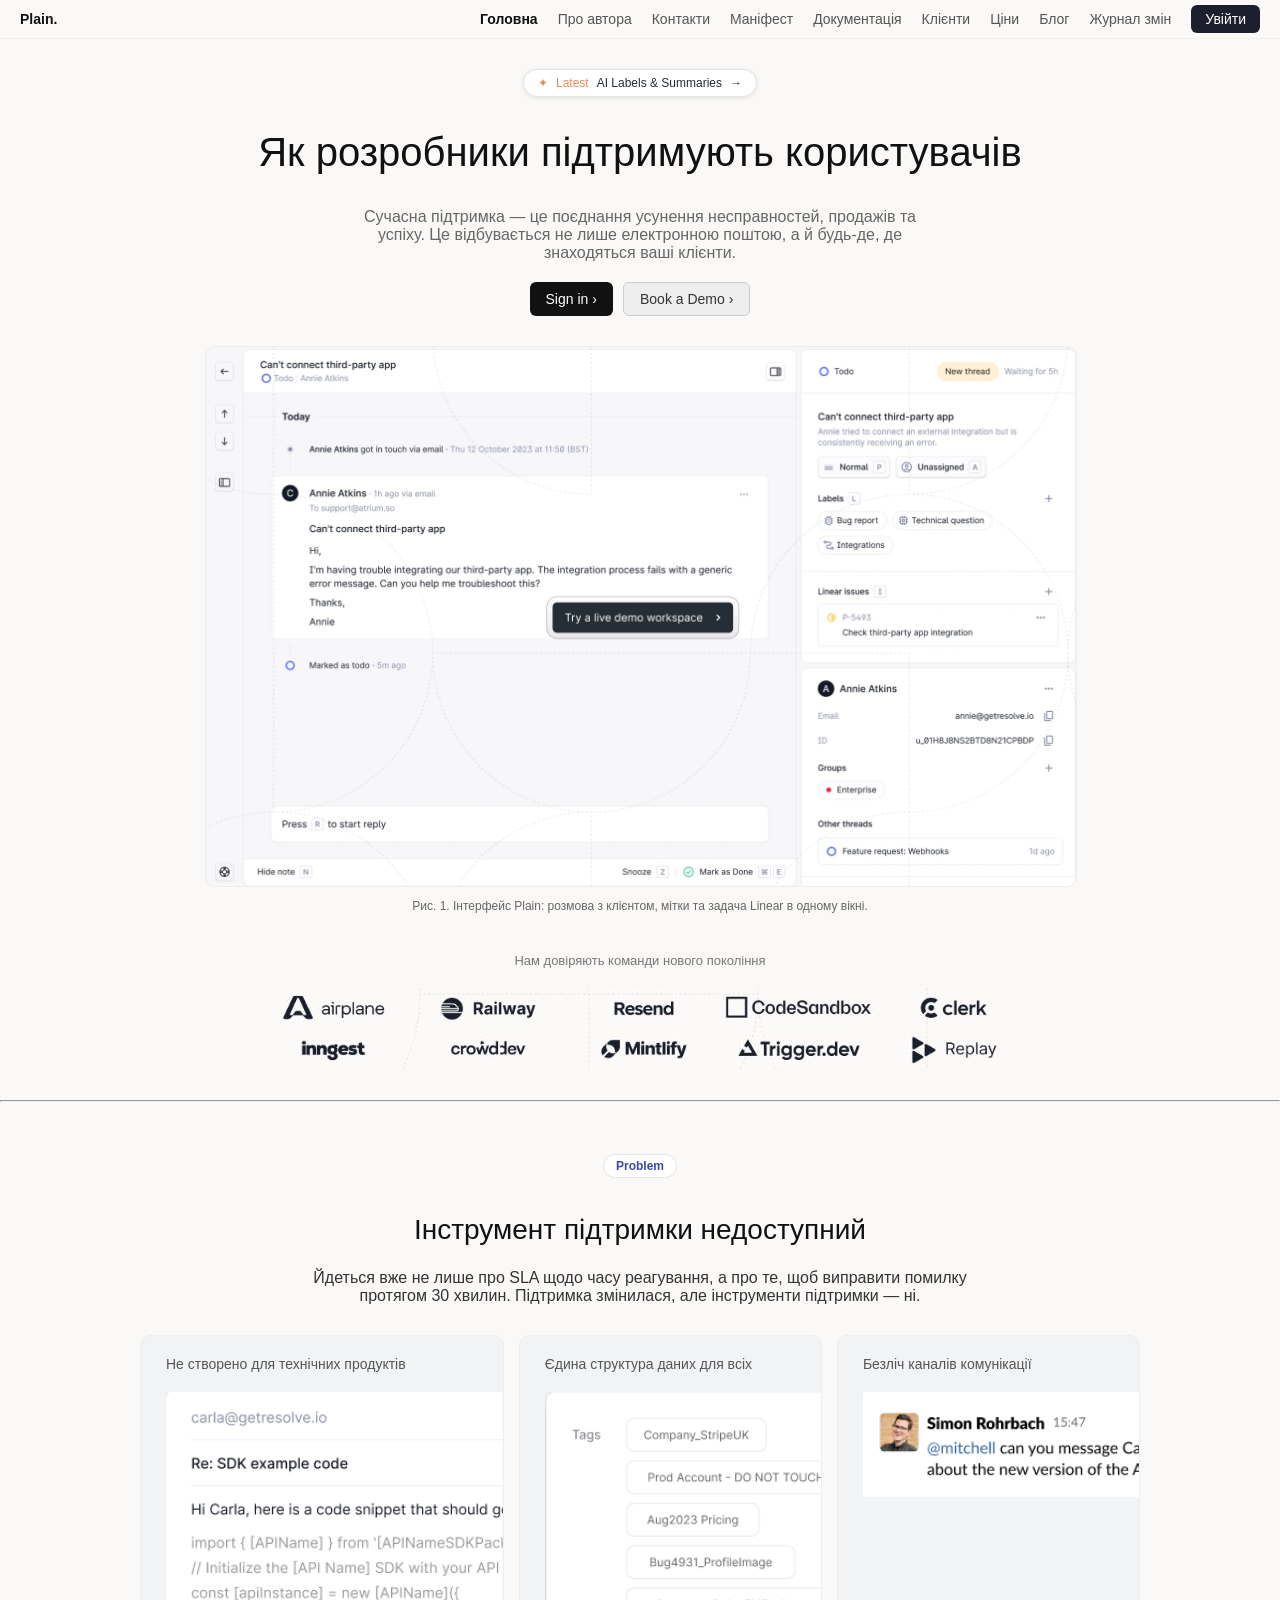
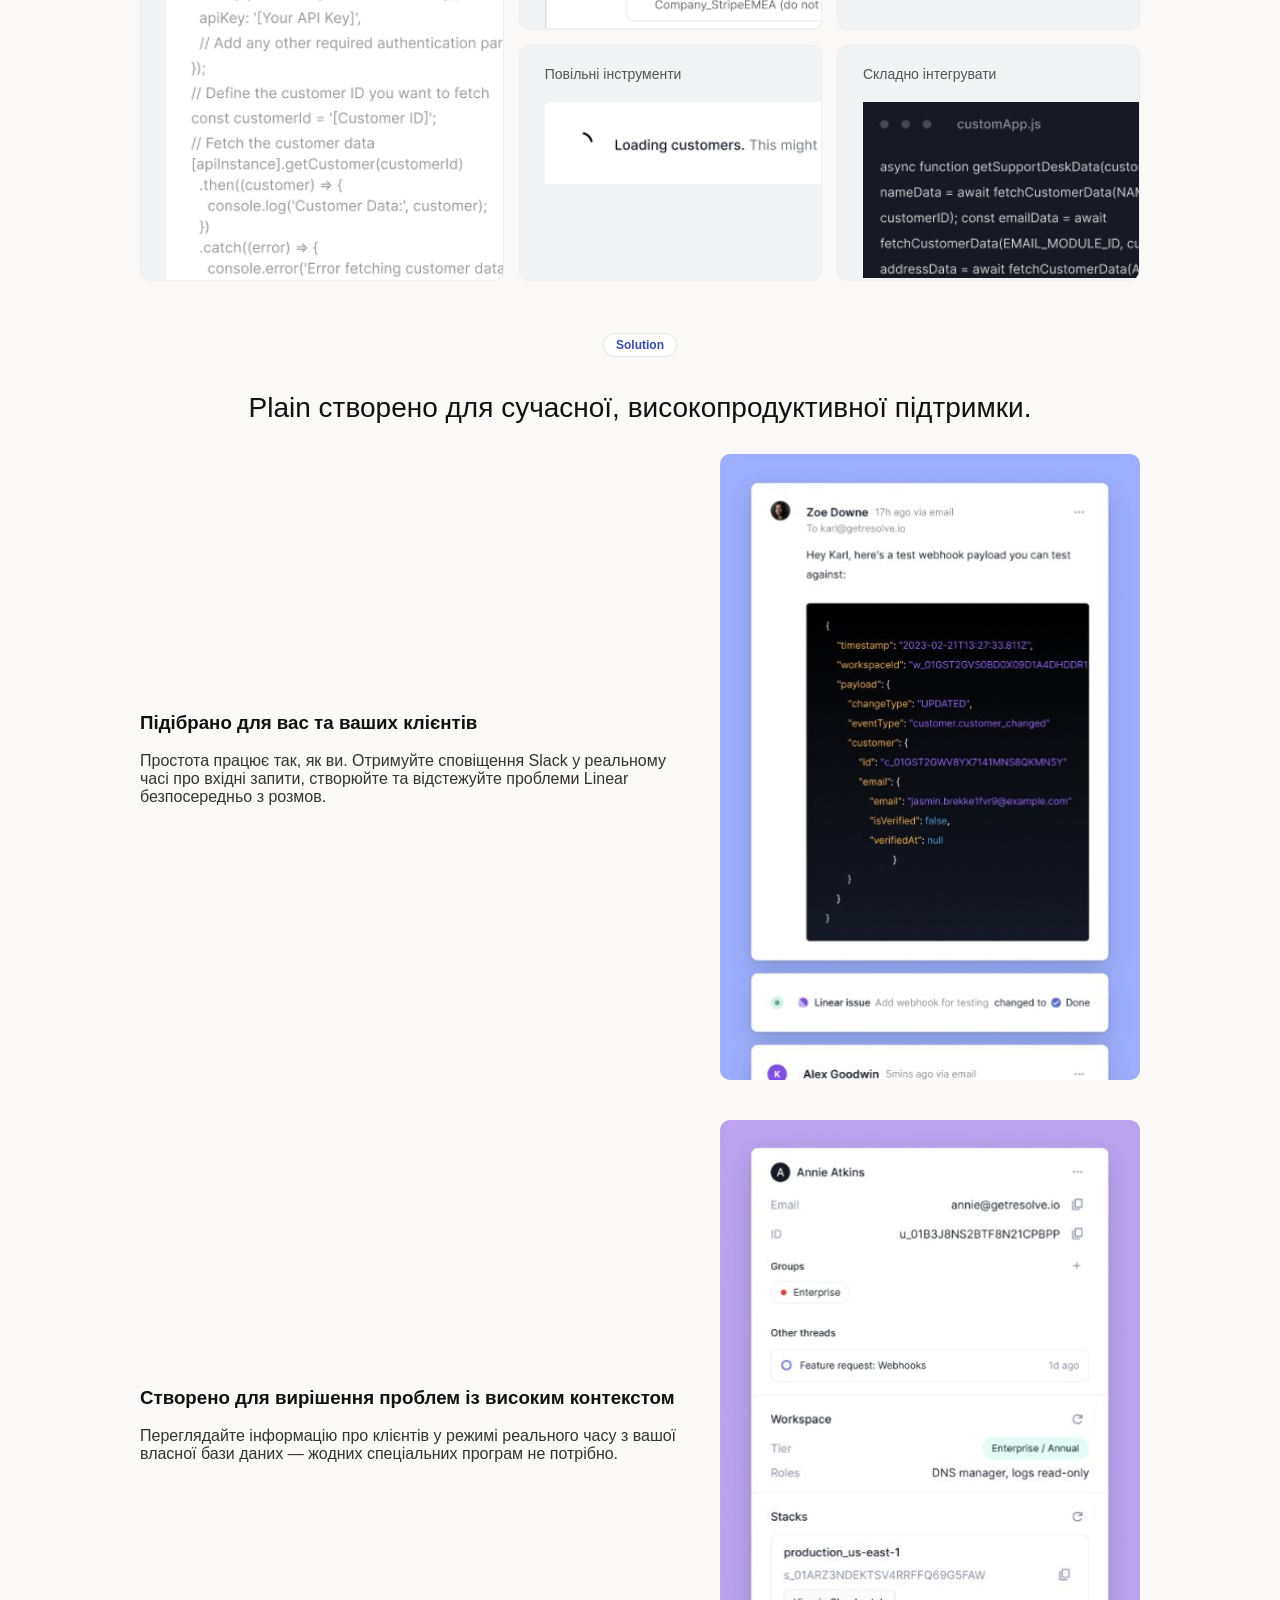
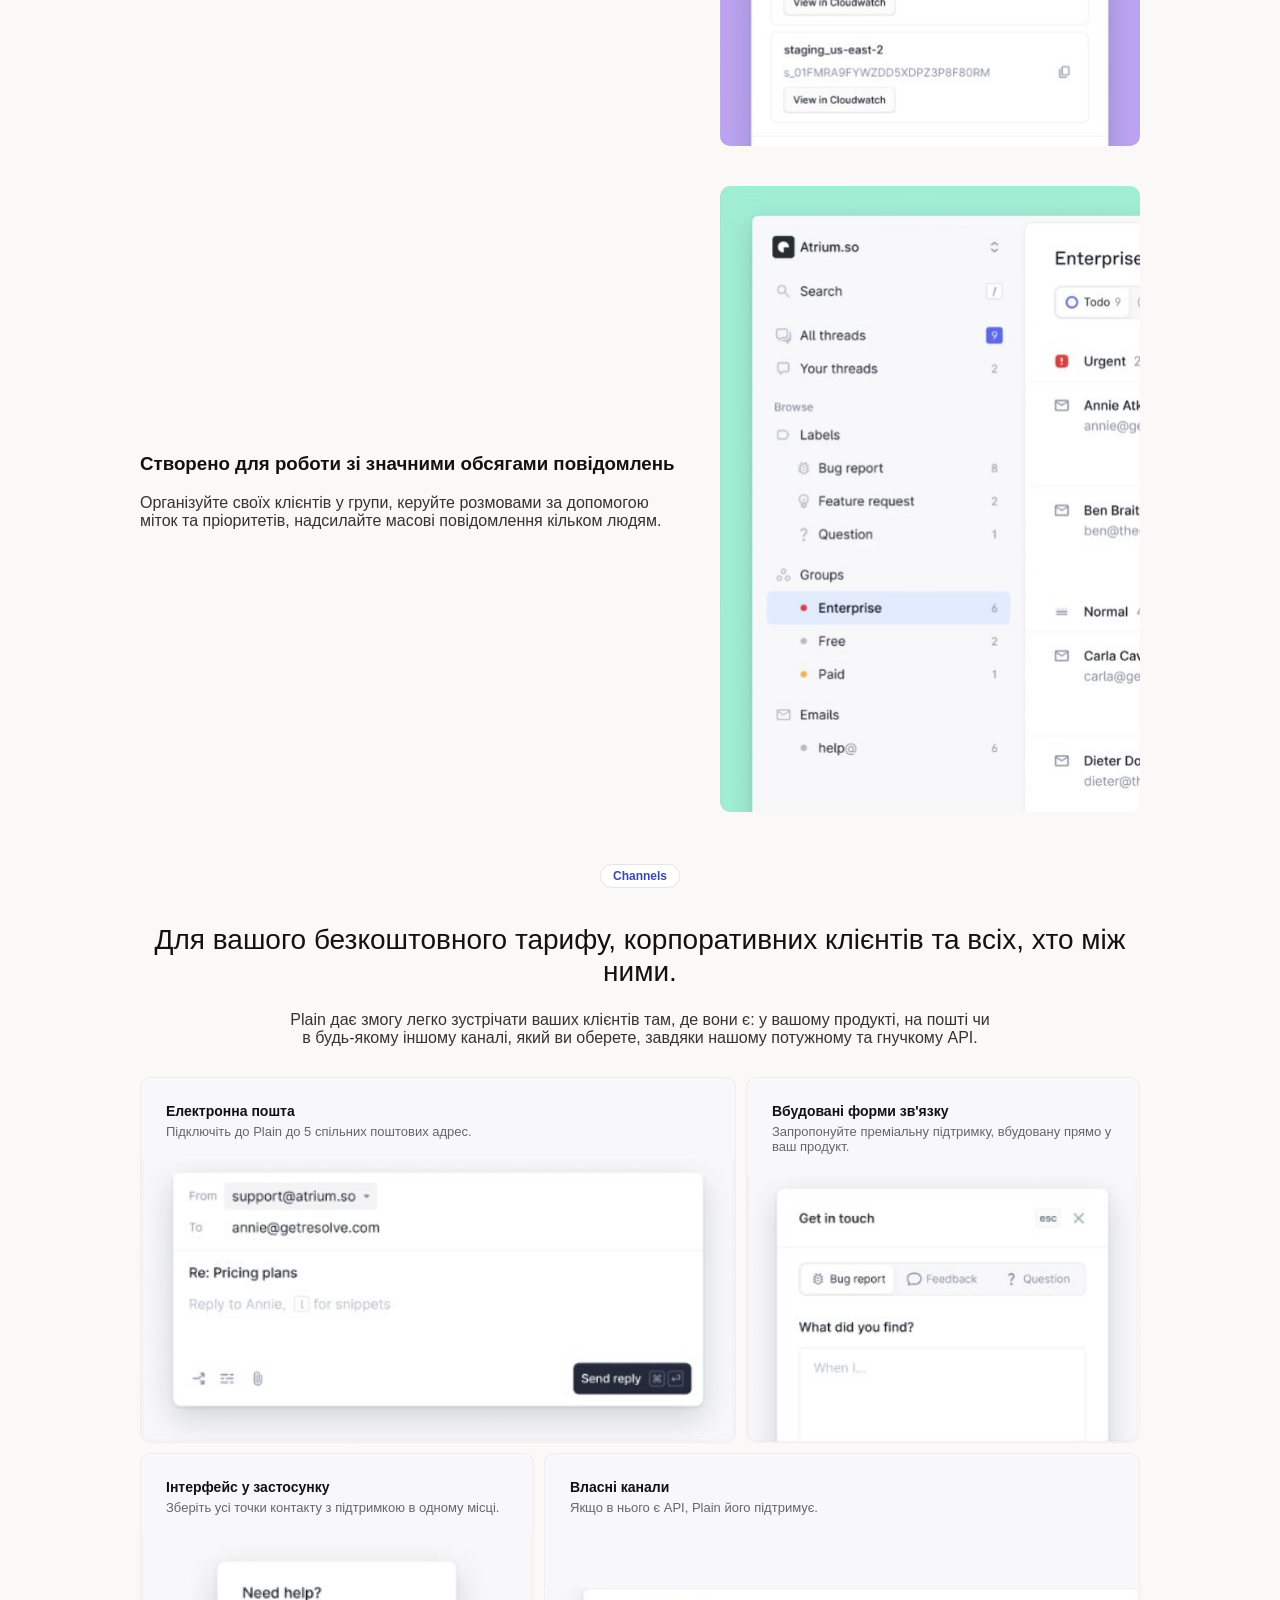
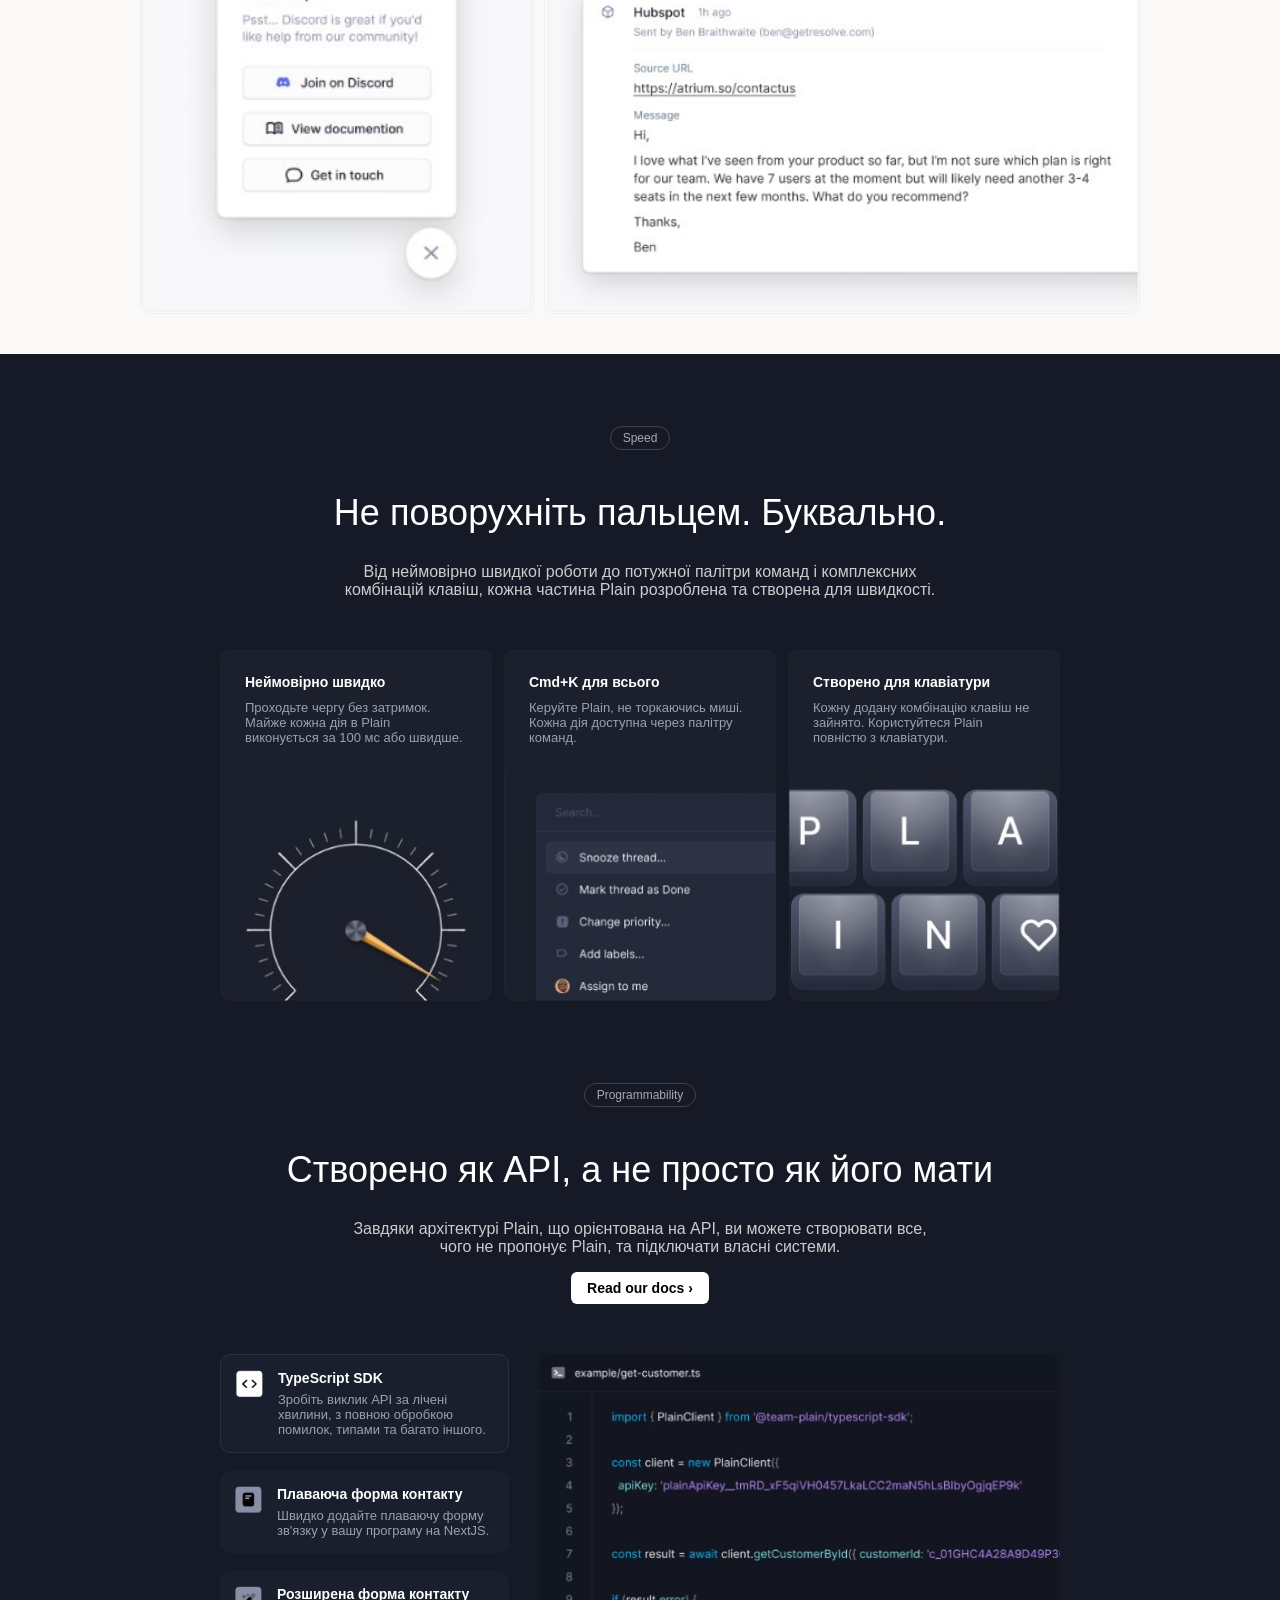
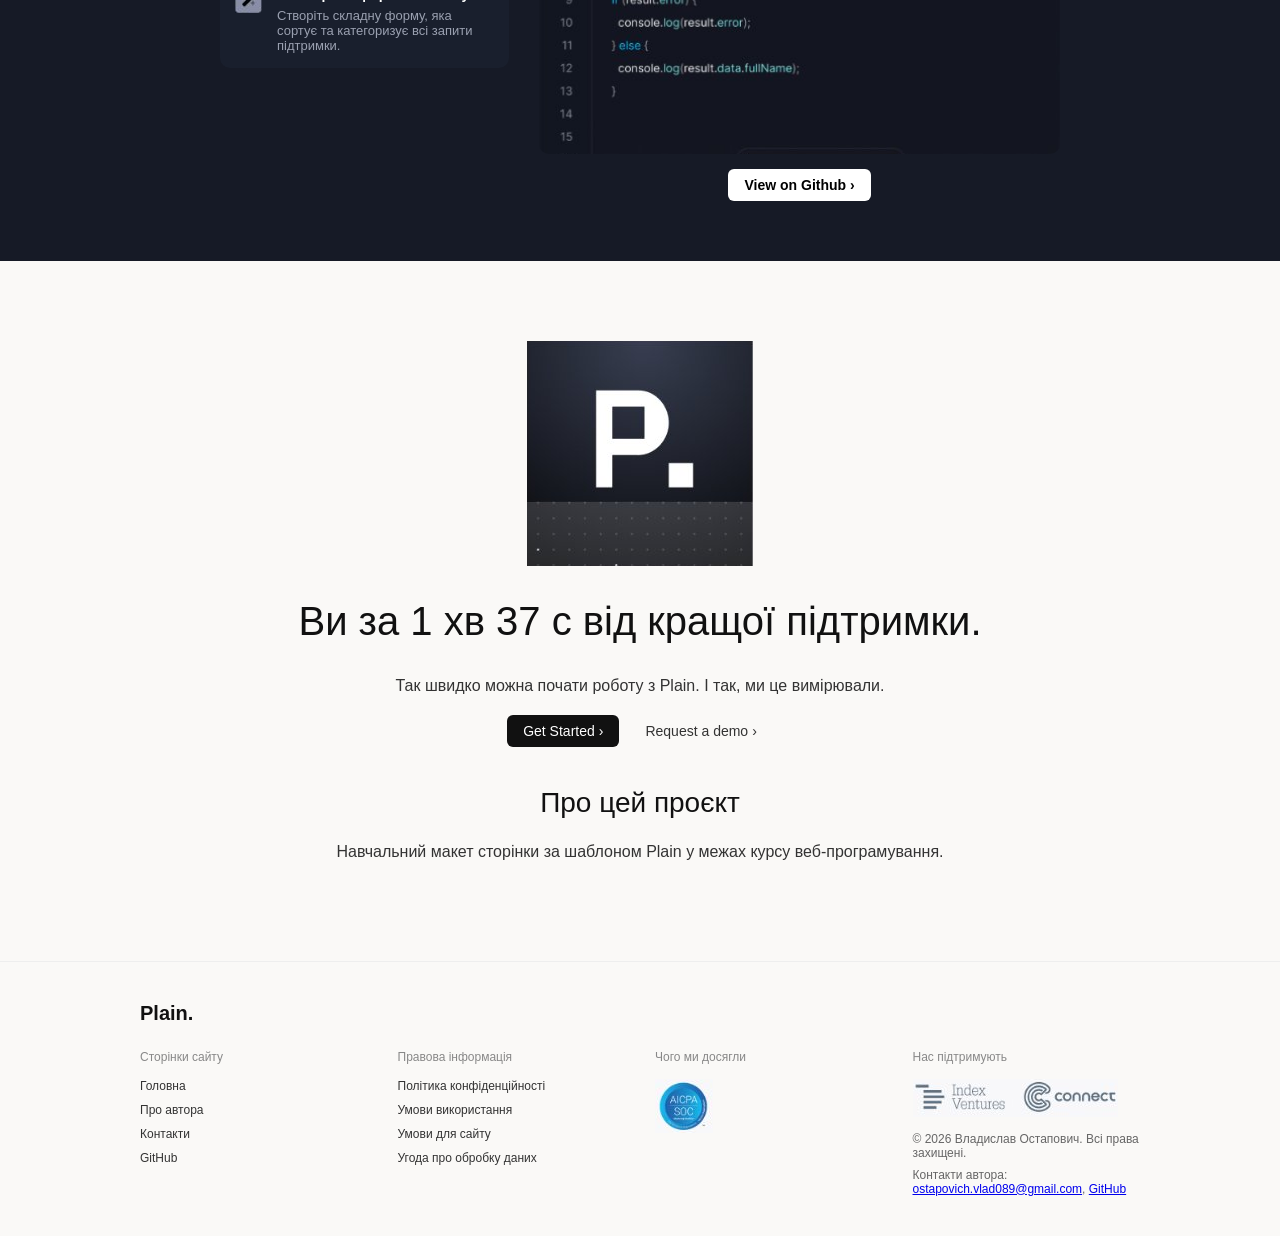
==== commit 55f668bd: "Виправлено помилку в коді та тегах" ====
--- a/index.html
+++ b/index.html
@@ -244,8 +244,9 @@
 
       <div class="buttons">
         <a class="btn btn-black" href="https://www.plain.com/">Get Started <span aria-hidden="true">›</span></a>
-        <a class="btn btn-plain" href="https://www.plain.com/get/demo
-        </section>
+        <a class="btn btn-plain" href="https://www.plain.com/get/demo">Request a demo <span aria-hidden="true">›</span></a>
+      </div>
+    </section>
 
     <aside class="section" aria-labelledby="about-project-title">
       <h2 id="about-project-title">Про цей проєкт</h2>
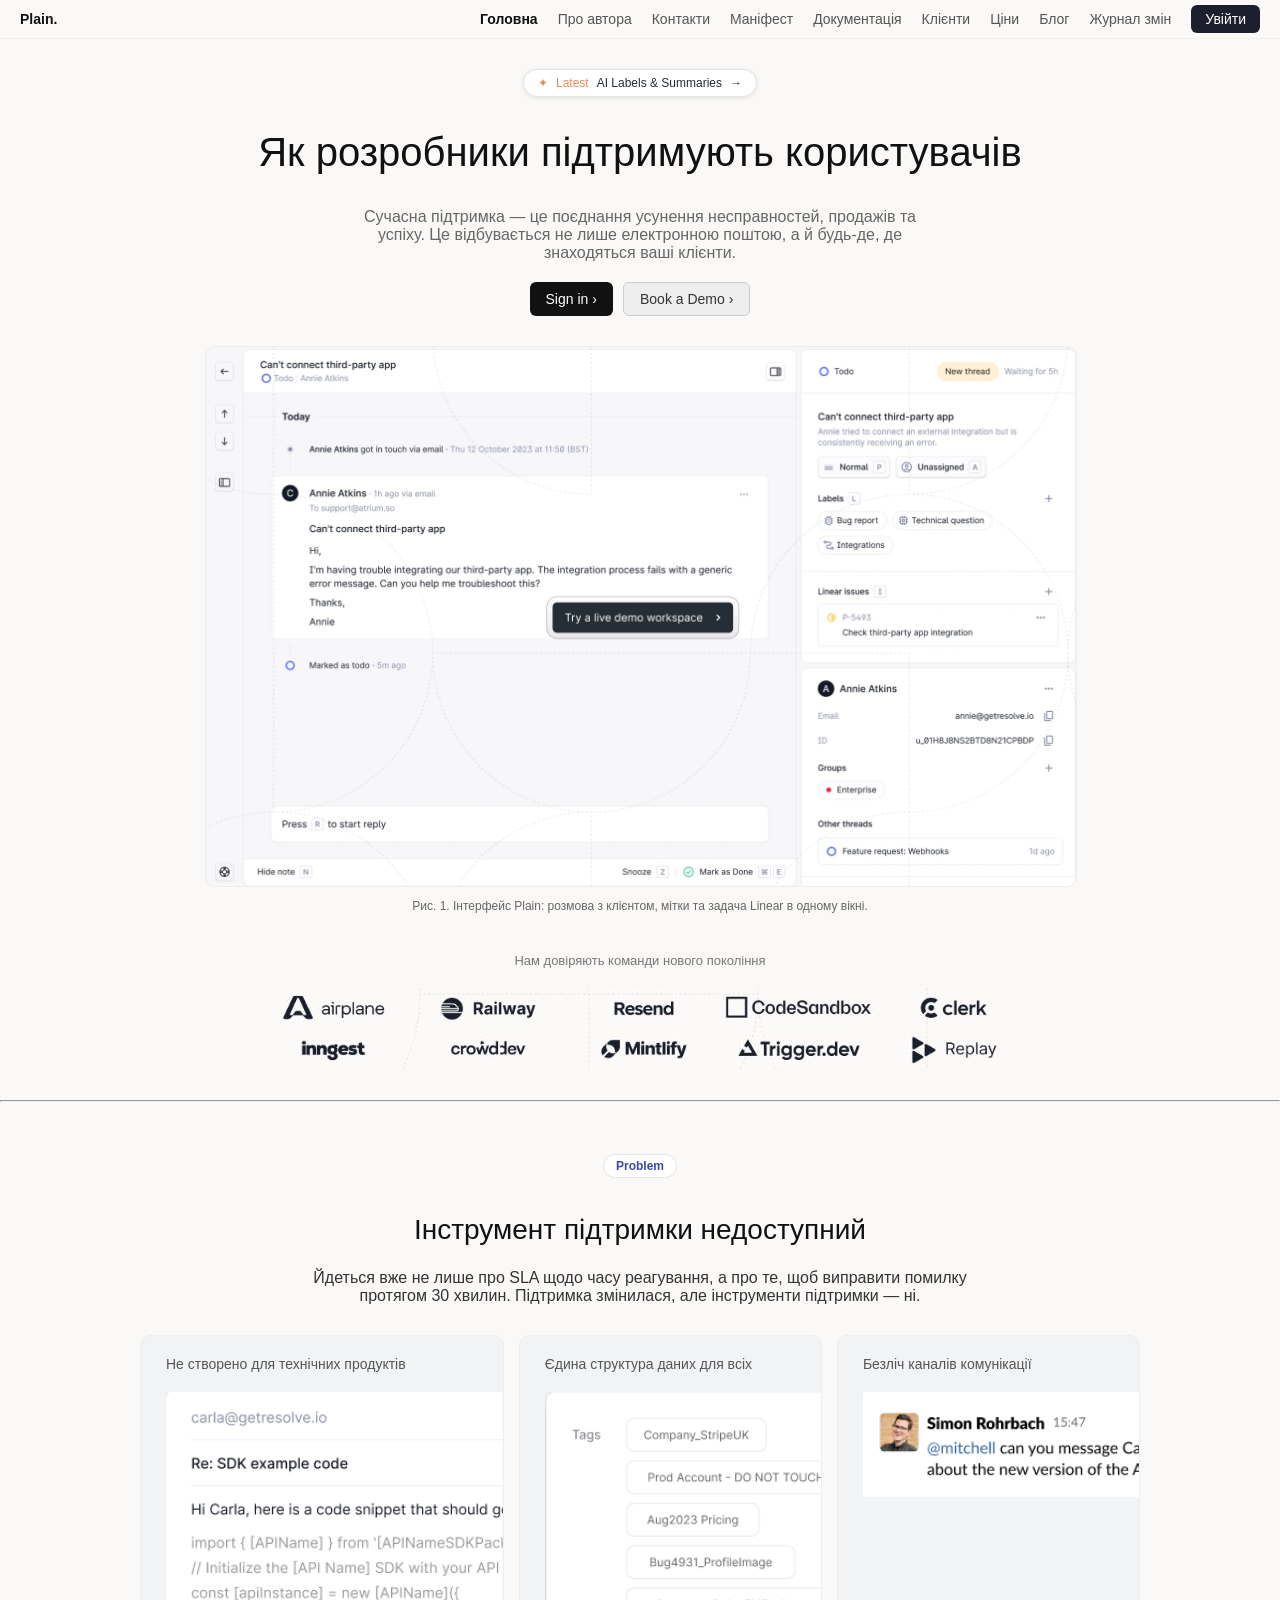
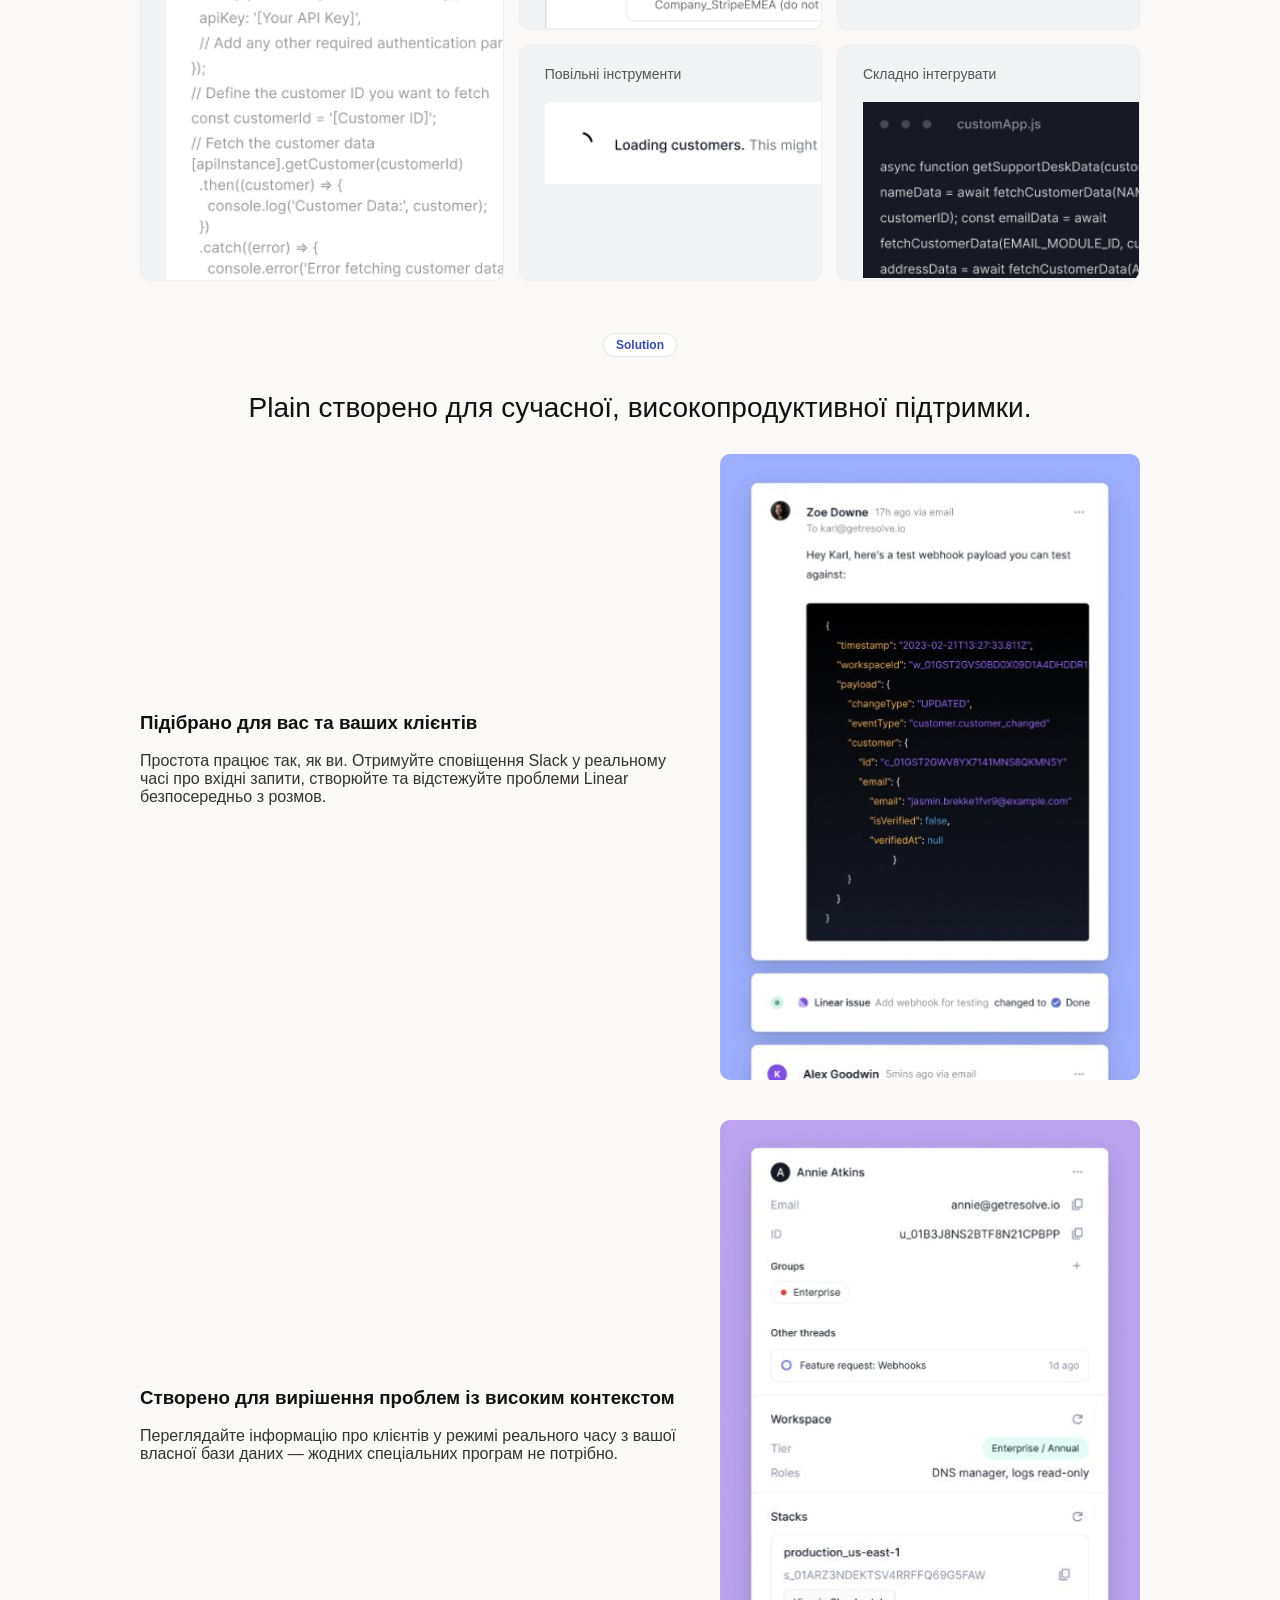
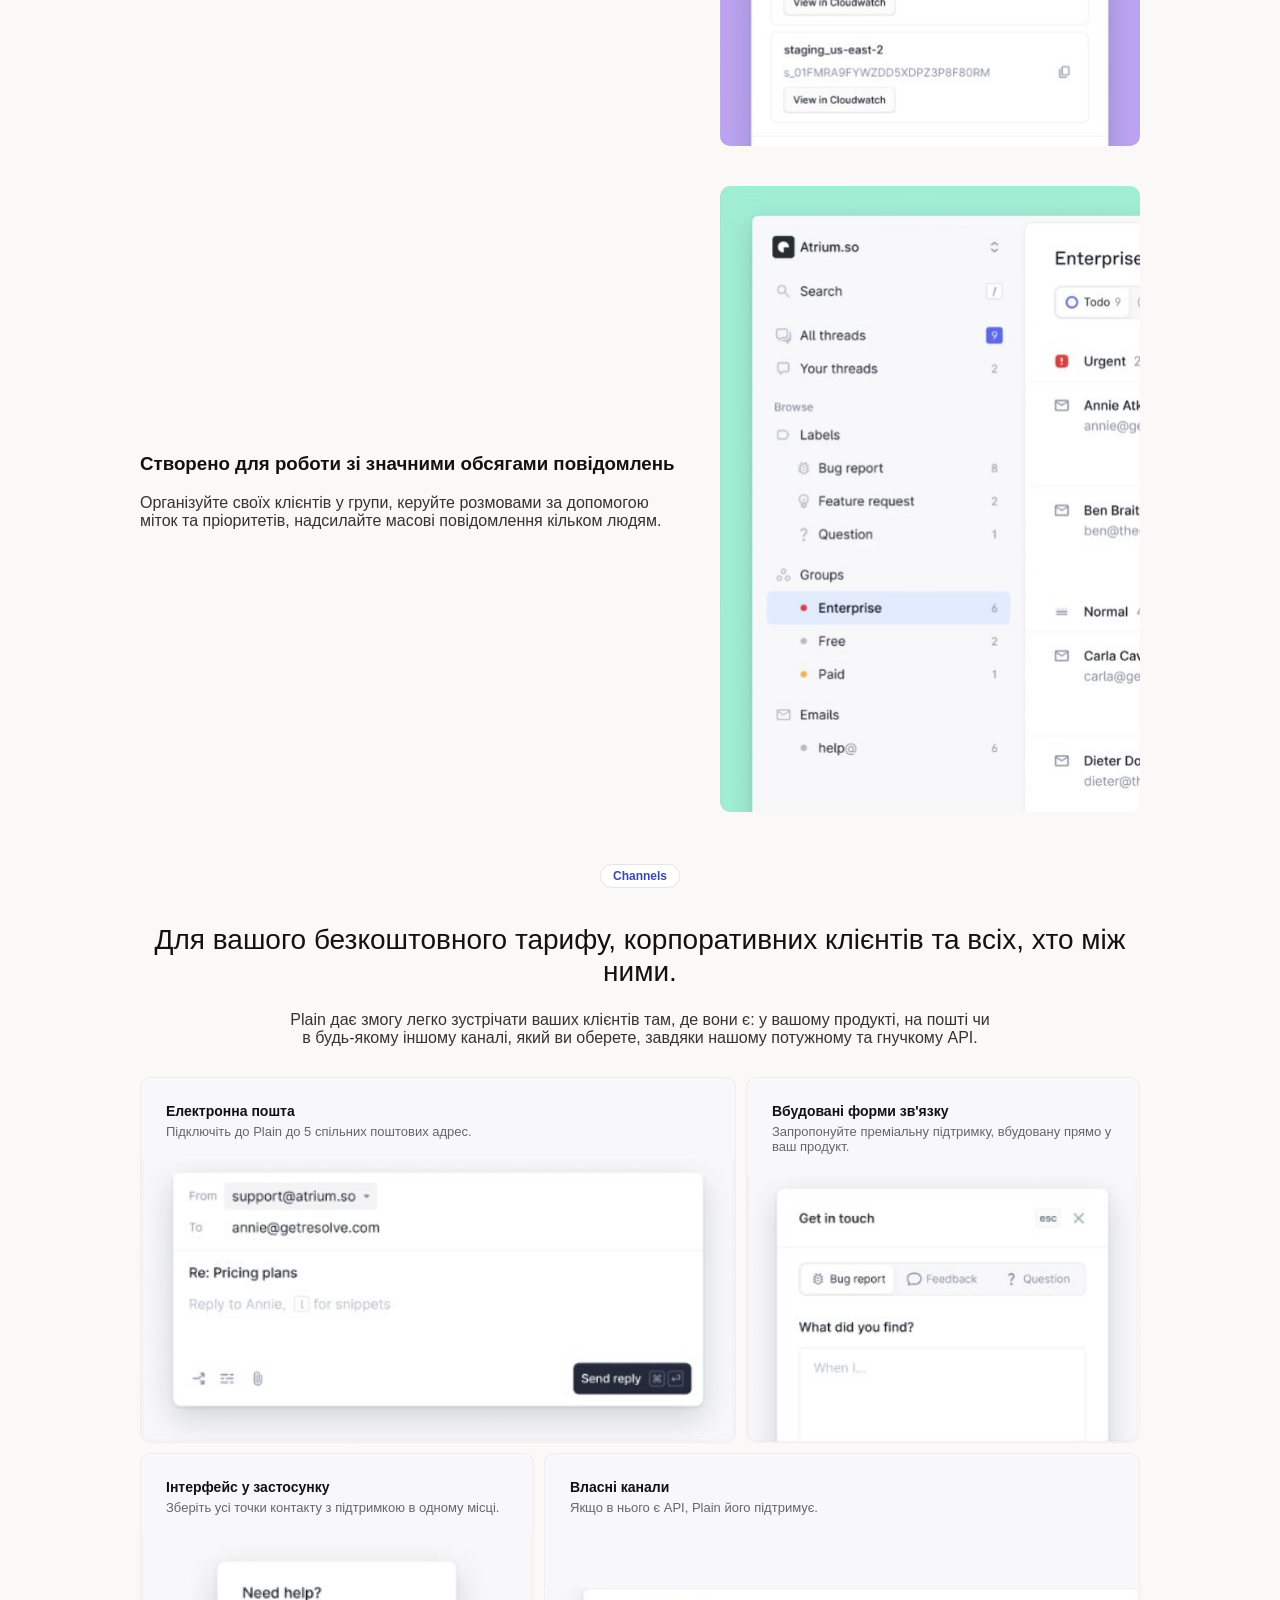
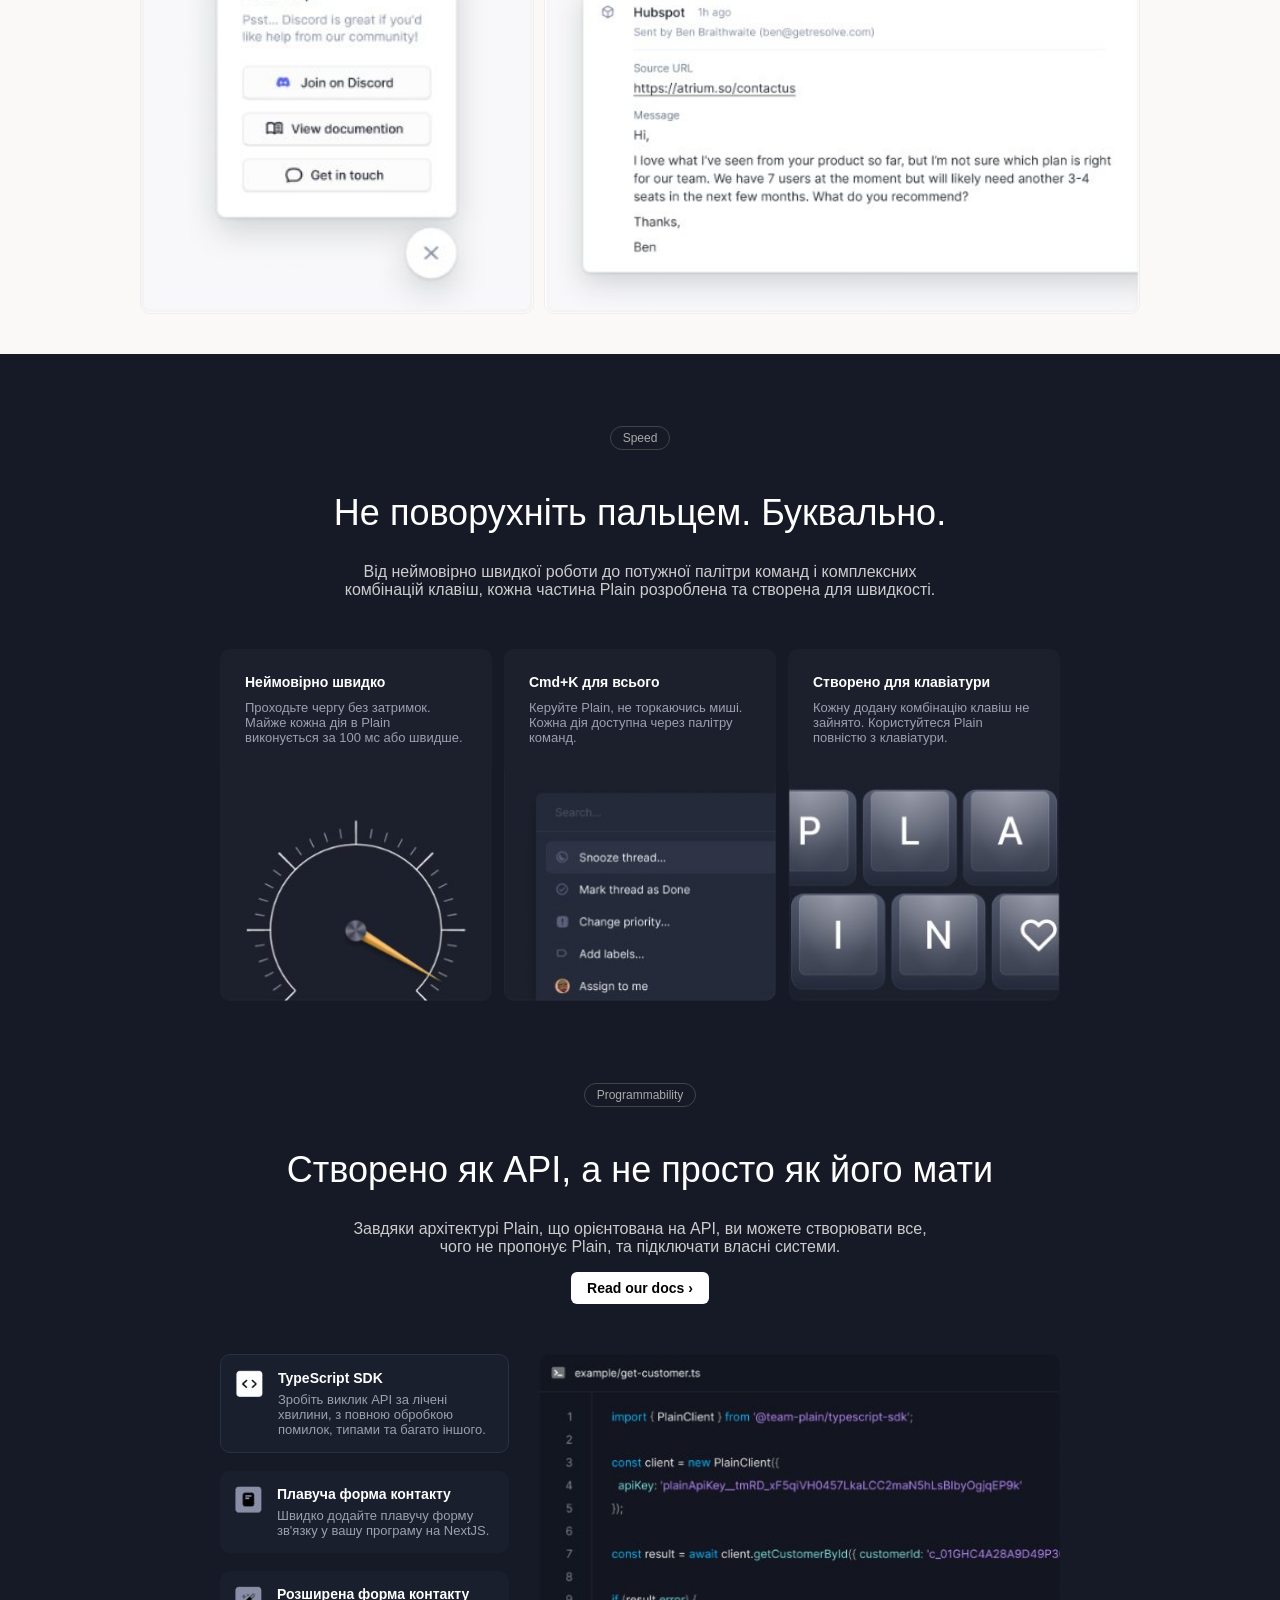
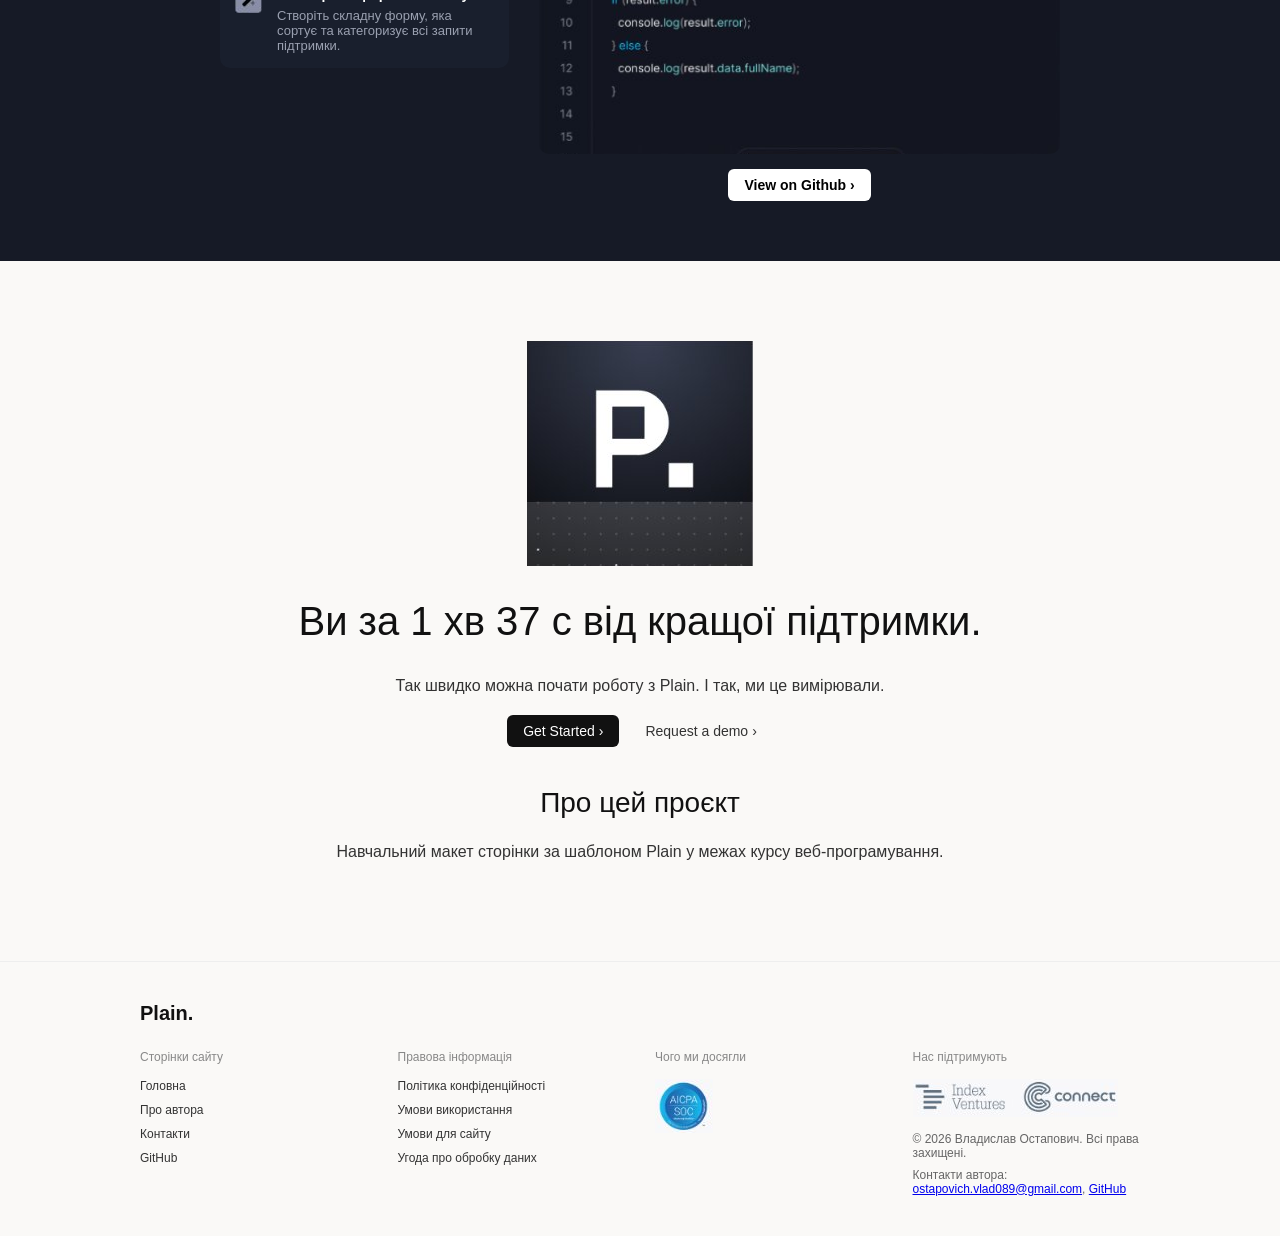
==== commit b98302df: "Translate comments and README to English" ====
--- a/index.html
+++ b/index.html
@@ -6,8 +6,6 @@
   <meta name="description" content="Навчальний проєкт з курсу веб-програмування">
   <title>Plain — Сучасна підтримка користувачів</title>
   <link rel="stylesheet" href="style.css">
-    <script type="application/ld+json">
-  </script>
 </head>
 <body>
 
@@ -216,8 +214,8 @@
             <li class="api-item">
               <img src="images/api-icon-2.png" alt="">
               <div>
-                <h3>Плаваюча форма контакту</h3>
-                <p>Швидко додайте плаваючу форму зв'язку у вашу програму на NextJS.</p>
+                <h3>Плавуча форма контакту</h3>
+                <p>Швидко додайте плавучу форму зв'язку у вашу програму на NextJS.</p>
               </div>
             </li>
             <li class="api-item">
--- a/style.css
+++ b/style.css
@@ -1,4 +1,4 @@
-/* Базовий фон і шрифт для всієї сторінки */
+/* Base background and font for the whole page */
 body {
   font-family: Arial, sans-serif;
   background-color: #faf9f7;
@@ -15,7 +15,7 @@
   flex: 1;
 }
 
-/* Шапка сайту (flexbox: логотип ліворуч, меню праворуч) */
+/* Site header (flexbox: logo on the left, menu on the right) */
 .site-header {
   display: flex;
   justify-content: space-between;
@@ -56,7 +56,7 @@
   border-radius: 6px;
 }
 
-/* Головна секція з заголовком */
+/* Hero section with the main heading */
 .hero {
   text-align: center;
   margin-top: 30px;
@@ -82,7 +82,7 @@
   margin: 10px auto;
 }
 
-/* Рядок кнопок (flexbox) */
+/* Row of buttons (flexbox) */
 .buttons {
   display: flex;
   justify-content: center;
@@ -91,7 +91,7 @@
   margin: 20px 0;
 }
 
-/* Кнопки (посилання, оформлені як кнопки) */
+/* Buttons (links styled as buttons) */
 .btn {
   display: inline-flex;
   align-items: center;
@@ -121,7 +121,7 @@
   font-weight: bold;
 }
 
-/* Теги-бейджі */
+/* Tag badges */
 .small-badge {
   display: inline-block;
   color: #666666;
@@ -143,7 +143,7 @@
   padding: 4px 12px;
 }
 
-/* Звичайні блоки сайту */
+/* Regular site sections */
 .section {
   text-align: center;
   max-width: 700px;
@@ -151,12 +151,12 @@
   padding: 0 20px;
 }
 
-/* Ширша секція для сітки карток */
+/* Wider section for card layouts */
 .section-wide {
   max-width: 1000px;
 }
 
-/* Сітка карток (grid): 3 колонки, на вужчих екранах автоматично менше */
+/* Card list (flexbox column): each card is a row with text and a picture */
 .cards {
   display: flex;
   flex-direction: column;
@@ -177,7 +177,7 @@
   color: #111;
 }
 
-/* Темний блок внизу */
+/* Dark block (Speed and API) */
 .dark-box {
   background-color: #161a26;
   color: #ffffff;
@@ -215,7 +215,7 @@
   margin: 0 auto;
 }
 
-/* Блок "Speed": три картки (grid) */
+/* "Speed" block: three cards (grid) */
 .speed-grid {
   display: grid;
   grid-template-columns: repeat(3, 1fr);
@@ -283,7 +283,7 @@
   text-decoration: none;
 }
 
-/* Футер: чотири колонки (grid) */
+/* Footer: four columns (grid) */
 .footer-grid {
   display: grid;
   grid-template-columns: repeat(4, 1fr);
@@ -342,7 +342,7 @@
   font-weight: bold;
 }
 
-/* Текст, доступний лише допоміжним технологіям */
+/* Text available only to assistive technologies */
 .visually-hidden {
   position: absolute;
   width: 1px;
@@ -355,7 +355,7 @@
   border: 0;
 }
 
-/* Посилання пропуску має ставати видимим за отримання фокуса */
+/* The skip link must become visible when it receives focus */
 .focusable:focus,
 .focusable:focus-visible {
   position: static;
@@ -367,21 +367,21 @@
   background: #fff;
 }
 
-/* Позначка поточної сторінки в меню */
+/* Marker of the current page in the menu */
 .site-header a[aria-current="page"] {
   color: #111;
   font-weight: bold;
   text-decoration: none;
 }
 
-/* Помітна рамка фокуса для клавіатурних користувачів */
+/* Visible focus outline for keyboard users */
 a:focus-visible,
 summary:focus-visible {
   outline: 3px solid #3949ab;
   outline-offset: 3px;
 }
 
-/* У темному блоці рамка біла, щоб була помітна на чорному фоні */
+/* In the dark block the outline is white so it is visible on the dark background */
 .dark-box a:focus-visible {
   outline-color: #ffffff;
 }
@@ -416,7 +416,7 @@
   flex: 1 1 280px;
 }
 
-/* Блок "Problem": сітка карток (grid) */
+/* "Problem" block: card grid (grid) */
 .problem-text {
   max-width: 700px;
   margin: 10px auto;
@@ -454,12 +454,12 @@
   border-radius: 0;
 }
 
-/* Висока картка займає два рядки */
+/* The tall card spans two rows */
 .problem-card-tall {
   grid-row: span 2;
 }
 
-/* Блок "API": список функцій і код (grid) */
+/* "API" block: feature list and code (grid) */
 .api-grid {
   display: grid;
   grid-template-columns: 1fr 1.8fr;
@@ -526,7 +526,7 @@
   margin-top: 15px;
 }
 
-/* Блок "Channels": картки різної ширини (grid) */
+/* "Channels" block: cards of different widths (grid) */
 .channels-grid {
   display: grid;
   grid-template-columns: repeat(5, 1fr);
@@ -575,7 +575,7 @@
   border-radius: 0;
 }
 
-/* Ряд логотипів компаній під скріншотом */
+/* Row of company logos under the screenshot */
 .logos-title {
   margin-top: 40px;
   font-size: 13px;
@@ -591,7 +591,7 @@
   border-radius: 0;
 }
 
-/* Фінальний блок із закликом до дії */
+/* Final call-to-action block */
 .cta {
   margin-top: 80px;
 }
@@ -615,7 +615,7 @@
   border: none;
 }
 
-/* Плашка "Latest" над заголовком */
+/* "Latest" pill above the heading */
 .latest {
   display: inline-flex;
   align-items: center;
@@ -634,5 +634,13 @@
   color: #e88c5b;
 }
 
+.page {
+  text-align: left;
+}
+
+.page a,
+.page a:visited {
+  color: #3949ab;
+}
 
   
